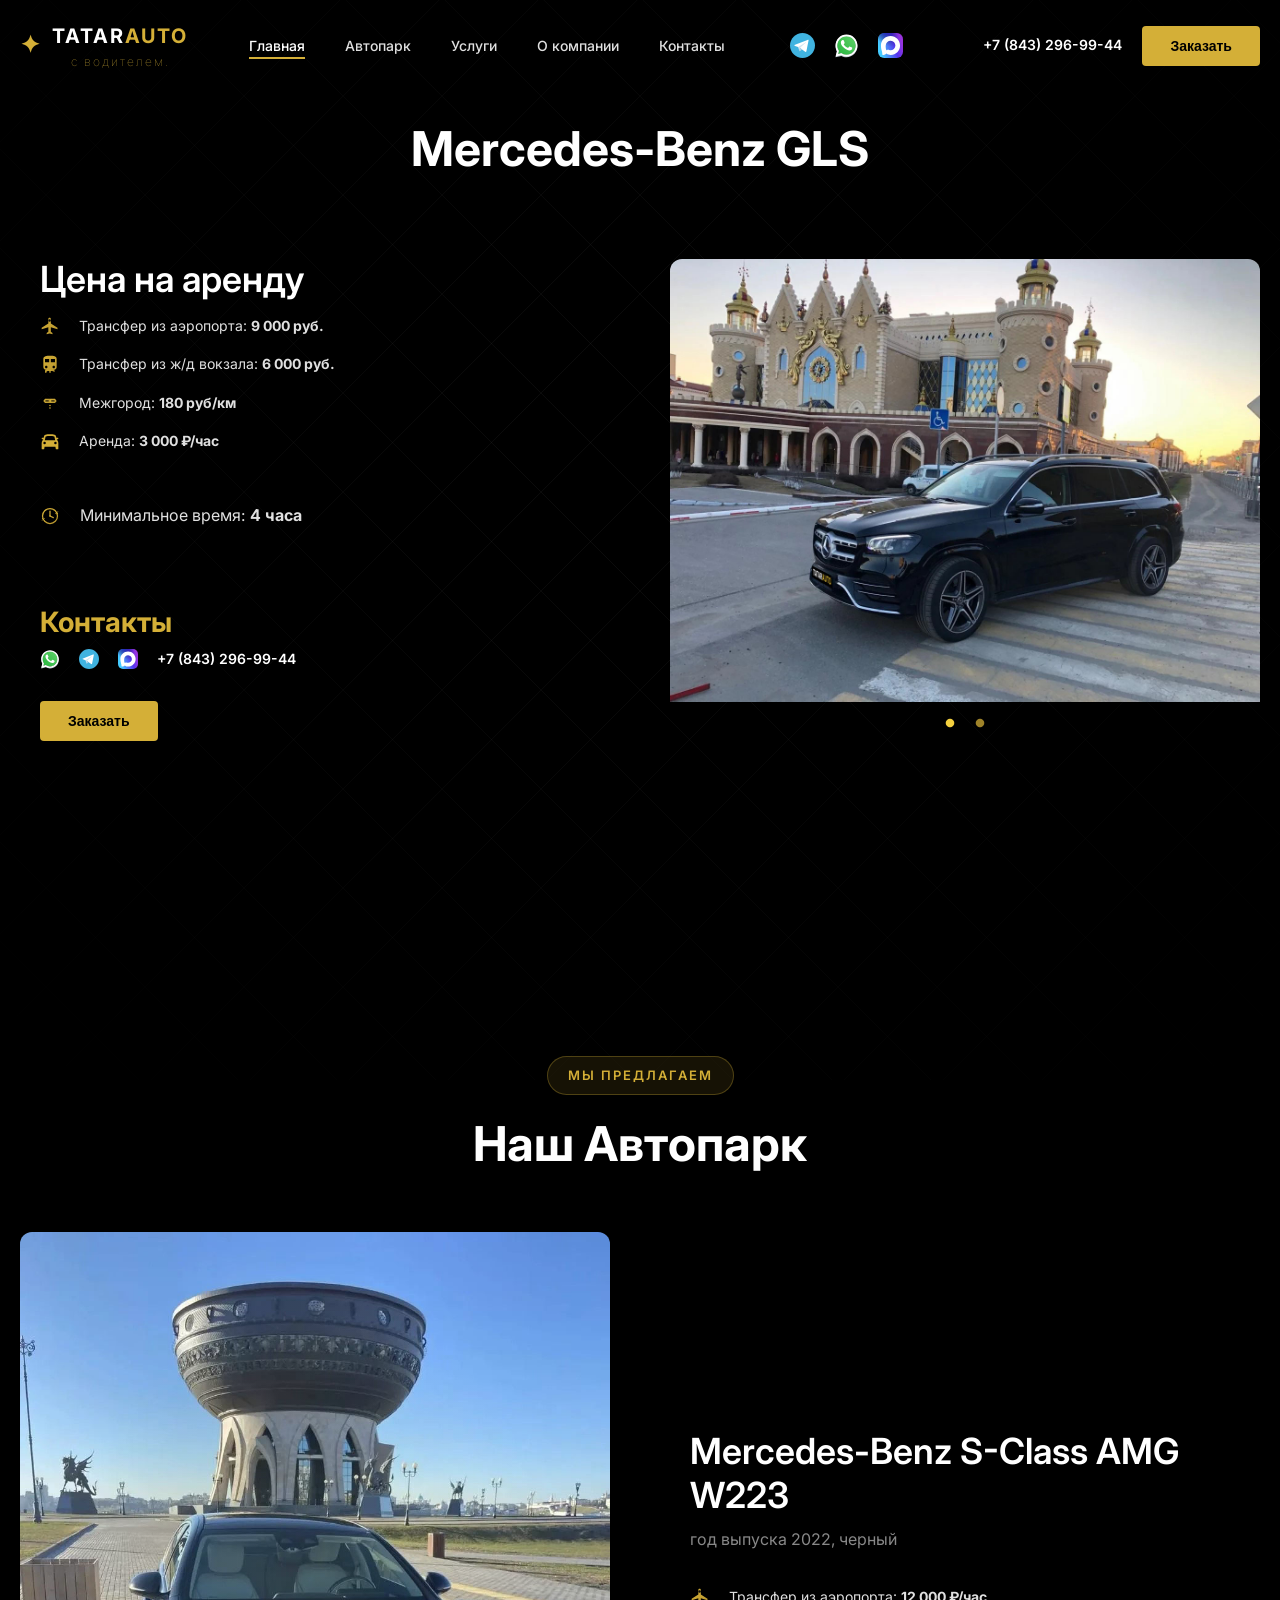
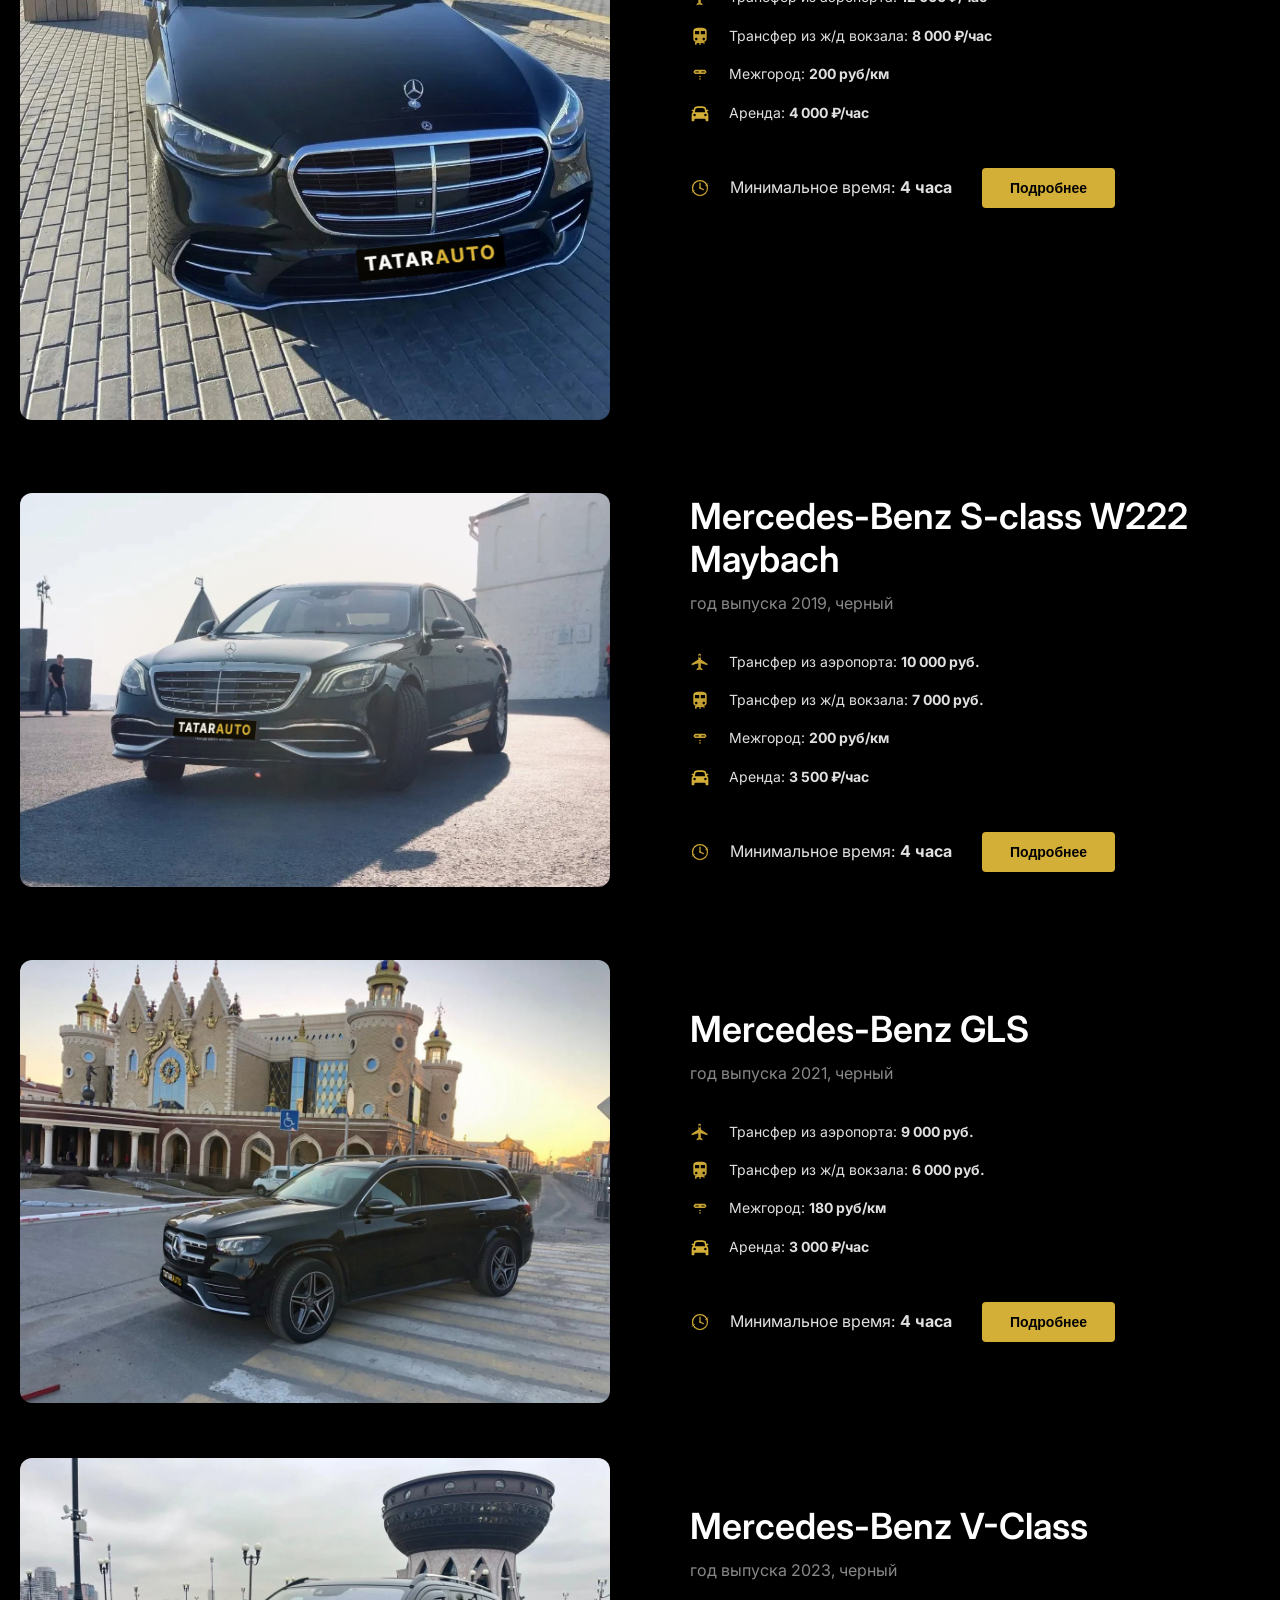
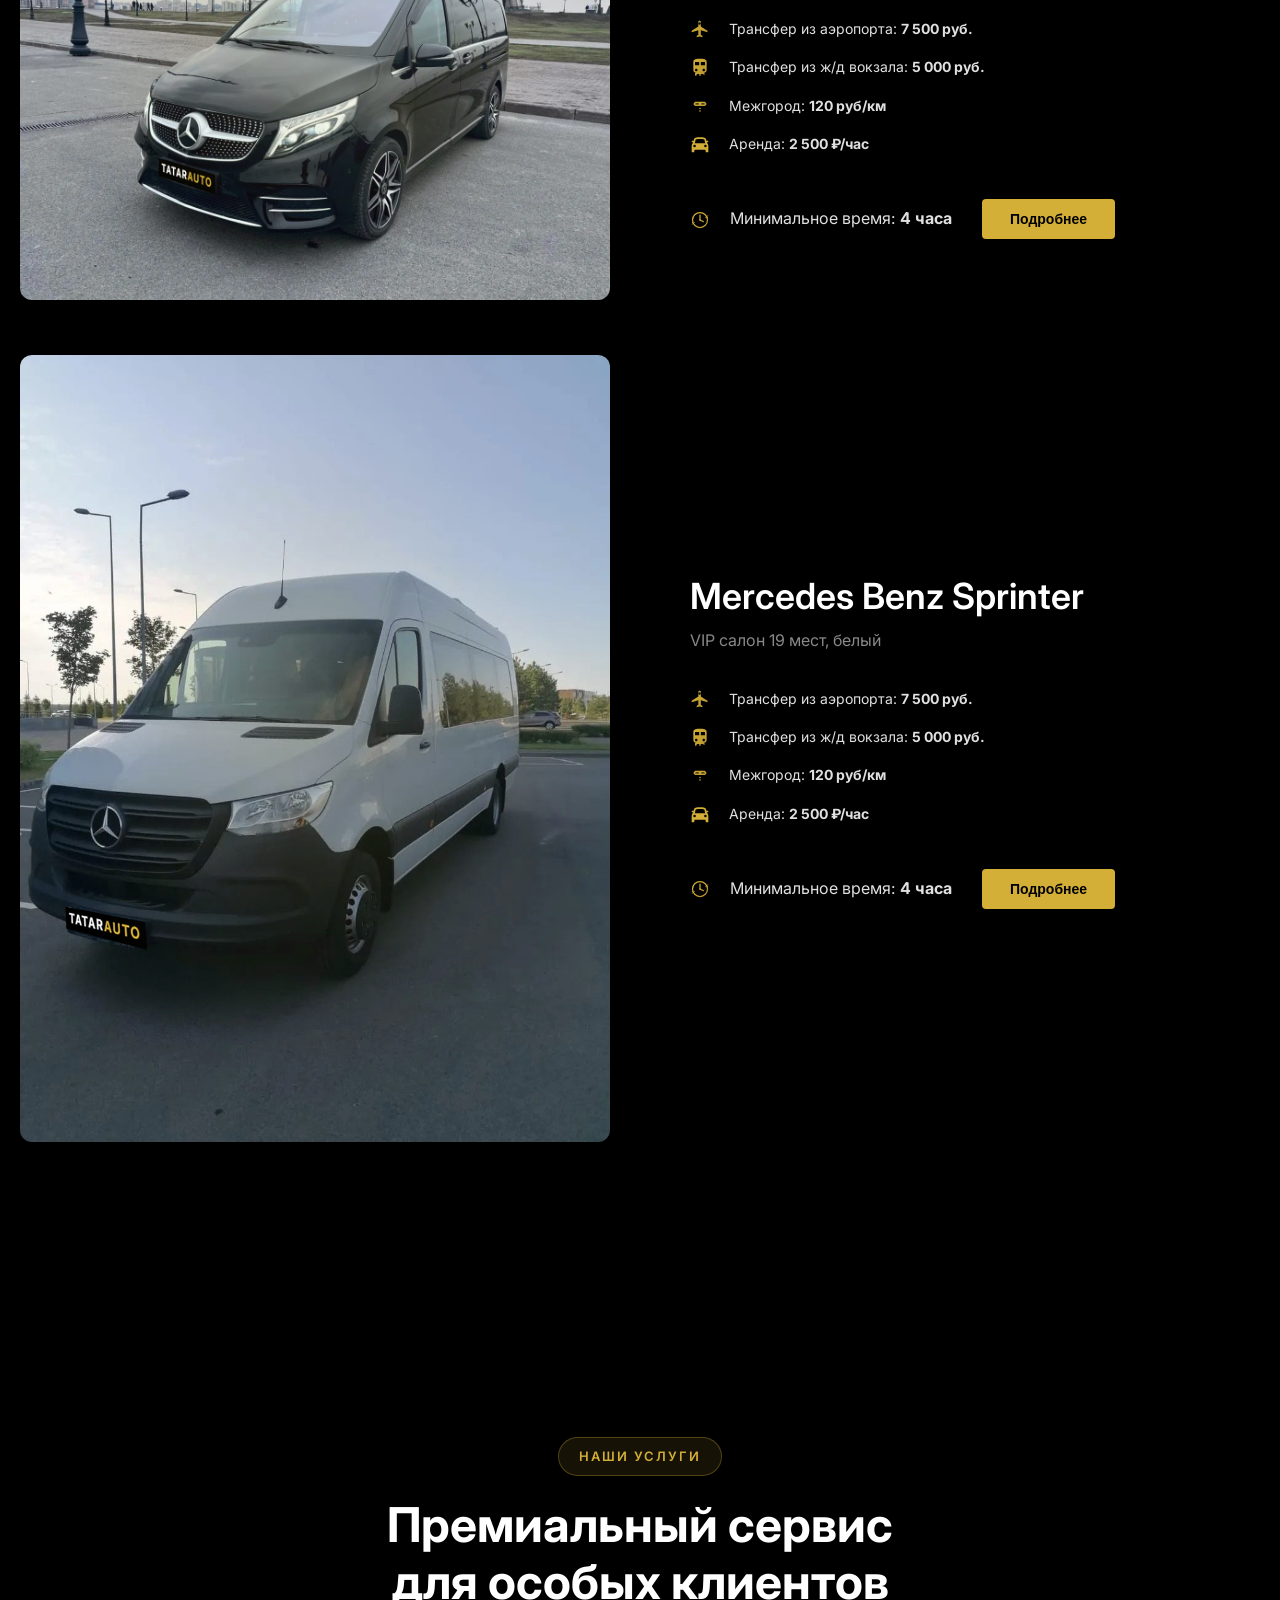
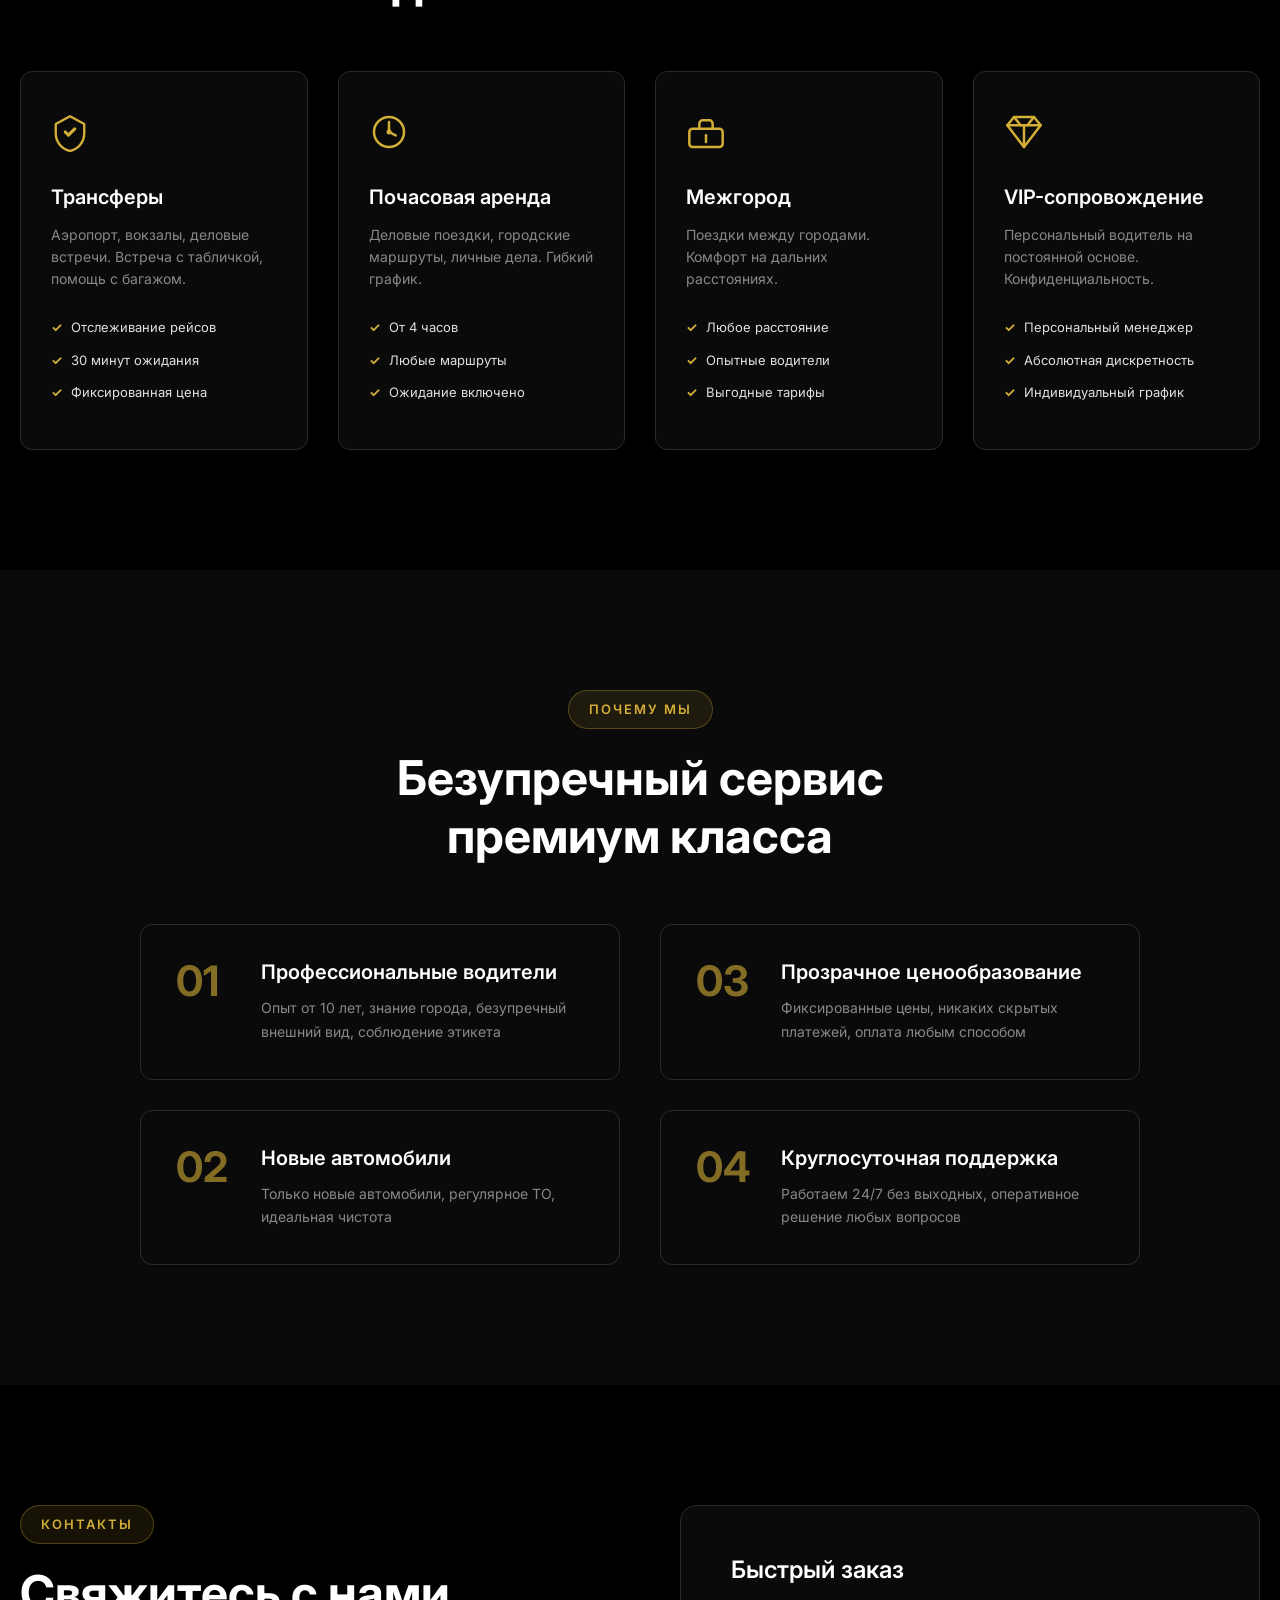
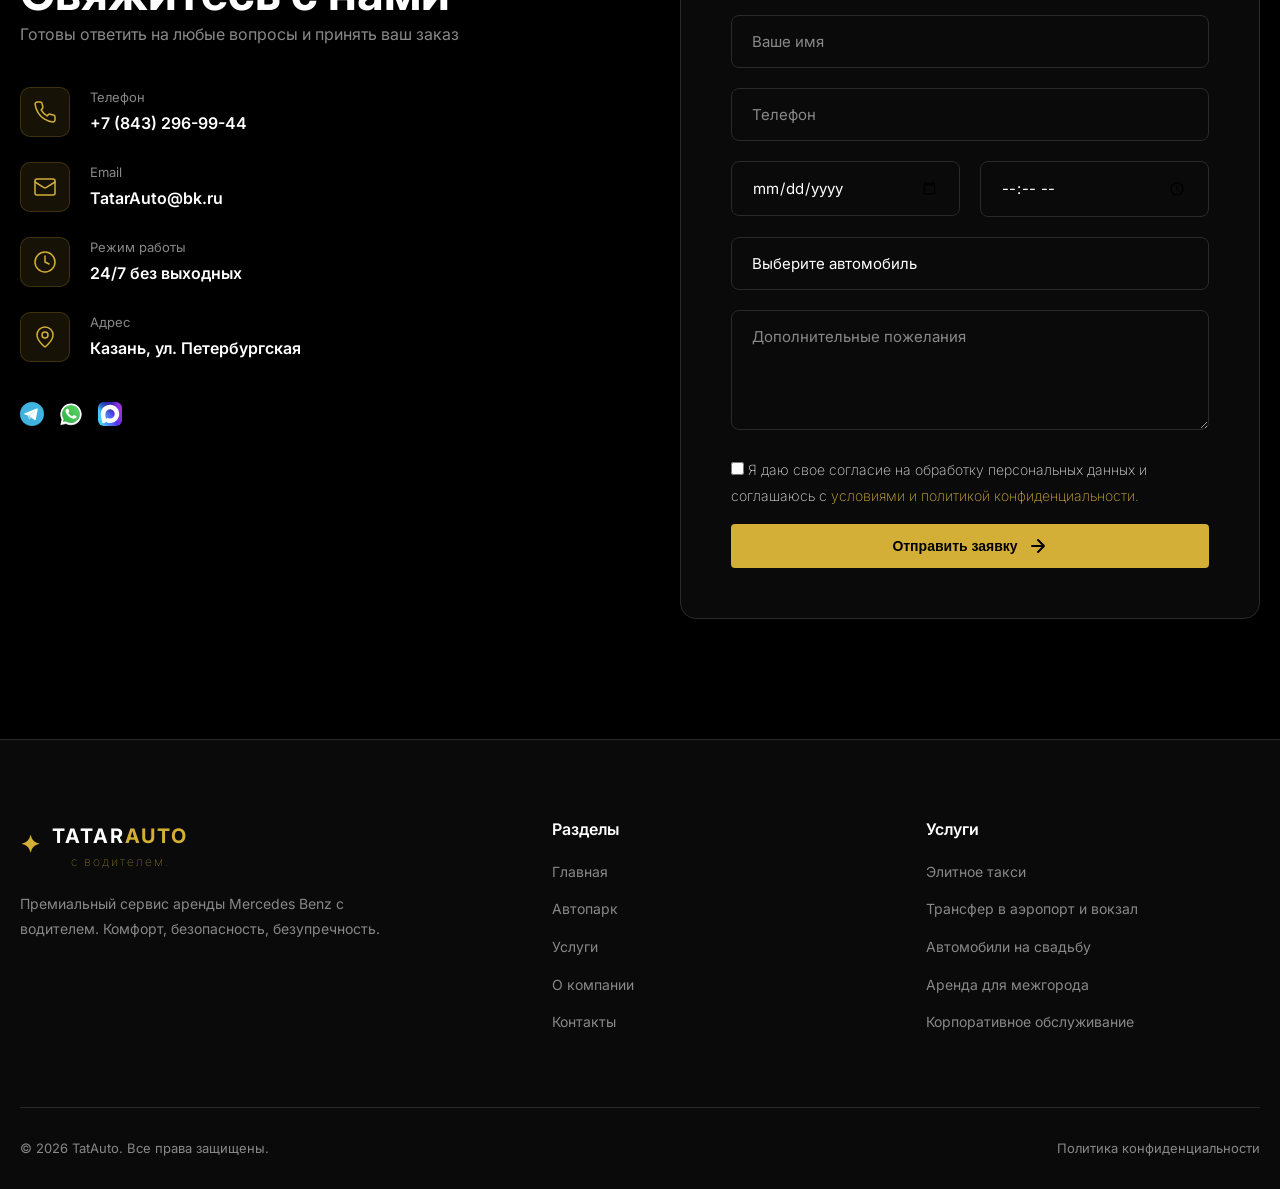
==== gls.html @ 7e0f1922 "gls maybach" ====
<!DOCTYPE html>
<html lang="ru">

<head>
    <meta charset="UTF-8">
    <meta name="viewport" content="width=device-width, initial-scale=1.0">
    <title>Аренда Mercedes-Benz GLS с водителем в Казани и за пределами города | TatarAuto с водителем</title>
    <link rel="stylesheet" href="style.css?v=0.6">
    <link rel="icon" href="favicon.svg" type="image/svg+xml">
    <link rel="preconnect" href="https://fonts.googleapis.com">
    <link href="https://fonts.googleapis.com/css2?family=Inter:wght@300;400;500;600;700&display=swap" rel="stylesheet">
</head>

<body>
    <div class="bg-pattern"></div>
    <!-- Preloader -->
    <div class="preloader">
        <div class="preloader-logo">
            <svg class="mercedes-logo" viewBox="0 0 100 100">
                <circle cx="50" cy="50" r="48" fill="none" stroke="#D4AF37" stroke-width="1" />
                <path d="M50 15 L50 85 M15 50 L85 50 M25 25 L75 75 M25 75 L75 25" stroke="#D4AF37" stroke-width="2" />
            </svg>
            <div class="preloader-text">TatarAuto</div>
        </div>
    </div>

    <!-- Navigation -->
    <nav class="navbar">
        <div class="container">
            <div class="nav-wrapper">
                <a href="/" class="logo">
                    <span class="logo-icon">✦</span>
                    <span class="logo-text">TATAR<span class="accent">AUTO</span>
                        <span class="logo-text2">с водителем.</span>
                </a>
                <ul class="nav-menu">
                    <li><a href="#home" class="nav-link active">Главная</a></li>
                    <li><a href="#fleet" class="nav-link">Автопарк</a></li>
                    <li><a href="#about" class="nav-link">Услуги</a></li>
                    <li><a href="#advantages" class="nav-link">О компании</a></li>
                    <li><a href="#contact" class="nav-link">Контакты</a></li>
                </ul>
                <div class="header-socials">
                    <!-- Telegram -->
                    <a href="https://t.me/+79872050403" aria-label="Telegram">
                        <img src="image/tg.svg">
                    </a>
                    <!-- WhatsApp -->
                    <a href="https://wa.me/79872050403" aria-label="WhatsApp">
                        <img src="image/wa.svg">
                    </a>
                    <!-- Макс -->
                    <a href="https://max.ru/u/f9LHodD0cOI9r-7Fd5RwrSNzGCXtwhL1mIITdt8Pv_jcfv4HCKtzgHrtu4E" aria-label="Макс">
                        <img src="image/max.svg">
                    </a>
                </div>
                <div class="nav-cta">
                    <a href="tel:+78432969944" class="phone-link">+7 (843) 296-99-44</a>
                    <button class="btn-book modal-trigger">Заказать</button>
                </div>
                <div class="hamburger">
                    <span></span>
                    <span></span>
                    <span></span>
                </div>
            </div>
        </div>
    </nav>
    <!-- Mobile Menu Overlay -->
    <div class="mobile-overlay" id="mobileOverlay"></div>

    <!-- Mobile Menu -->
    <div class="mobile-menu" id="mobileMenu">
        <div class="mobile-header">
            <a href="/" class="logo">
                <span class="logo-icon">✦</span>
                <span class="logo-text">TATAR<span class="accent">AUTO</span>
                    <span class="logo-text2">с водителем.</span>
            </a>
            <button class="mobile-close" aria-label="Закрыть меню">&times;</button>
        </div>

        <ul class="mobile-nav">
            <li><a href="#home" class="nav-link active">Главная</a></li>
            <li><a href="#fleet" class="nav-link">Автопарк</a></li>
            <li><a href="#about" class="nav-link">Услуги</a></li>
            <li><a href="#advantages" class="nav-link">Преимущества</a></li>
            <li><a href="#contact" class="nav-link">Контакты</a></li>
        </ul>

        <div class="mobile-footer">
            <a href="tel:+78432969944" class="phone-link">+7 (843) 296-99-44</a>
            <button class="btn-primary modal-trigger" style="width:100%; justify-content:center;">Заказать авто</button>
        </div>
    </div>

    <section id="home" class="fleet section-padding">
        <div class="container">
            <div class="section-header">
                <h2 class="section-title">Mercedes-Benz GLS</h2>
            </div>
            <div class="fleet-content">
                <div class="fleet-item active" id="s-class">
                    <div class="fleet-info">
                        <h3 class="fleet-title">Цена на аренду</h3>
                        <ul class="fleet-features">
                            <li>
                                <img src="image/aero.svg">
                                Трансфер из аэропорта: <b>9 000 руб.</b>
                            </li>
                            <li>
                                <img src="image/zhd.svg">
                                Трансфер из ж/д вокзала: <b>6 000 руб.</b>
                            </li>
                            <li>
                                <img src="image/mezh.svg">
                                Межгород: <b>180 руб/км</b>
                            </li>
                            <li>
                                <img src="image/auto.svg">
                                Аренда: <b>3 000 ₽/час</b>
                            </li>
                        </ul>
                        <div class="fleet-price">
                            <div class="price-block">
                                <span class="price-value"><img src="image/time.svg"></span>
                                <span class="price-label">Минимальное время: </span>
                                <span class="price-currency"><b>4 часа</b></span>
                            </div>
                        </div>
                        <div class="contact-block">
                            <span class="contact-block-value">Контакты</span>
                            <ul class="fleet-features">
                                <li>
                                    <a href="https://wa.me/79872050403" aria-label="WhatsApp">
                                        <img src="image/wa.svg">
                                    </a>
                                    <a href="https://t.me/+79872050403" aria-label="Telegram">
                                        <img src="image/tg.svg">
                                    </a>
                                    <a href="https://max.ru/u/f9LHodD0cOI9r-7Fd5RwrSNzGCXtwhL1mIITdt8Pv_jcfv4HCKtzgHrtu4E" aria-label="Макс">
                                        <img src="image/max.svg">
                                    </a>
                                    <a href="tel:+78432969944" class="phone-link">+7 (843) 296-99-44</a>
                                </li>
                            </ul>
                            <span class="contact-label">

                            </span>
                            <button class="btn-primary modal-trigger">Заказать</button>
                        </div>
                    </div>
                    <div class="fleet-image-wrapper">
                        <div class="fleet-glow"></div>
                        <div class="slideshow">
                            <img src="image/GLS/GLS-1.jpg" alt="Mercedes Benz GLS год выпуска 2021 год, цвет черный">
                            <img src="image/GLS/GLS-2.jpg" alt="Mercedes Benz GLS год выпуска 2021 год, цвет черный">
                        </div>
                    </div>
                </div>
                <!--div class="text-item">
                    <h3 class="text-title text-center">Seo title</h3>
                    <p>Seo text</p>
                </div-->
            </div>
        </div>
    </section>

    <!-- Fleet Section -->
    <section id="fleet" class="fleet section-padding">
        <div class="container">
            <div class="section-header">
                <div class="section-badge">Мы предлагаем</div>
                <h2 class="section-title">Наш Автопарк</h2>
            </div>
            <div class="fleet-content">
                <div class="fleet-item active" id="s-class">
                    <div class="fleet-image-wrapper">
                        <div class="fleet-glow"></div>
                        <img src="image/W223/W223-1.jpg" alt="S-Class">
                    </div>
                    <div class="fleet-info">
                        <h3 class="fleet-title"><a href="w223.html">Mercedes-Benz S-Class AMG W223</a></h3>
                        <p class="fleet-subtitle">год выпуска 2022, черный</p>
                        <ul class="fleet-features">
                            <li>
                                <img src="image/aero.svg">
                                Трансфер из аэропорта: <b>12 000 ₽/час</b>
                            </li>
                            <li>
                                <img src="image/zhd.svg">
                                Трансфер из ж/д вокзала: <b>8 000 ₽/час</b>
                            </li>
                            <li>
                                <img src="image/mezh.svg">
                                Межгород: <b>200 руб/км</b>
                            </li>
                            <li>
                                <img src="image/auto.svg">
                                Аренда: <b>4 000 ₽/час</b>
                            </li>
                        </ul>
                        <div class="fleet-price">
                            <div class="price-block">
                                <div class="price-value"><img src="image/time.svg"></div>
                                <span class="price-label">Минимальное время: </span>
                                <span class="price-currency"><b>4 часа</b></span>
                            </div>
                            <a href="w223.html"><button class="btn-primary">Подробнее</button></a>
                        </div>
                    </div>
                </div>
                <div class="fleet-item" id="maybach">
                    <div class="fleet-image-wrapper">
                        <div class="fleet-glow"></div>
                        <img src="image/Maybach/Maybach-1.jpg" alt="Mercedes-Benz S-class W222 Maybach">
                    </div>
                    <div class="fleet-info">
                        <h3 class="fleet-title"><a href="maybach.html">Mercedes-Benz S-class W222 Maybach</a></h3>
                        <p class="fleet-subtitle">год выпуска 2019, черный</p>
                        <ul class="fleet-features">
                            <li>
                                <img src="image/aero.svg">
                                Трансфер из аэропорта: <b>10 000 руб.</b>
                            </li>
                            <li>
                                <img src="image/zhd.svg">
                                Трансфер из ж/д вокзала: <b>7 000 руб.</b>
                            </li>
                            <li>
                                <img src="image/mezh.svg">
                                Межгород: <b>200 руб/км</b>
                            </li>
                            <li>
                                <img src="image/auto.svg">
                                Аренда: <b>3 500 ₽/час</b>
                            </li>
                        </ul>
                        <div class="fleet-price">
                            <div class="price-block">
                                <div class="price-value"><img src="image/time.svg"></div>
                                <span class="price-label">Минимальное время: </span>
                                <span class="price-currency"><b>4 часа</b></span>
                            </div>
                            <a href="maybach.html"><button class="btn-primary">Подробнее</button></a>
                        </div>
                    </div>
                </div>
                <div class="fleet-item" id="gls">
                    <div class="fleet-image-wrapper">
                        <div class="fleet-glow"></div>
                        <img src="image/GLS/GLS-1.jpg" alt="S-Class">
                    </div>
                    <div class="fleet-info">
                        <h3 class="fleet-title"><a href="gls.html">Mercedes-Benz GLS</a></h3>
                        <p class="fleet-subtitle">год выпуска 2021, черный</p>
                        <ul class="fleet-features">
                            <li>
                                <img src="image/aero.svg">
                                Трансфер из аэропорта: <b>9 000 руб.</b>
                            </li>
                            <li>
                                <img src="image/zhd.svg">
                                Трансфер из ж/д вокзала: <b>6 000 руб.</b>
                            </li>
                            <li>
                                <img src="image/mezh.svg">
                                Межгород: <b>180 руб/км</b>
                            </li>
                            <li>
                                <img src="image/auto.svg">
                                Аренда: <b>3 000 ₽/час</b>
                            </li>
                        </ul>
                        <div class="fleet-price">
                            <div class="price-block">
                                <div class="price-value"><img src="image/time.svg"></div>
                                <span class="price-label">Минимальное время: </span>
                                <span class="price-currency"><b>4 часа</b></span>
                            </div>
                            <a href="gls.html"><button class="btn-primary">Подробнее</button></a>
                        </div>
                    </div>
                </div>
                <div class="fleet-item" id="v-class">
                    <div class="fleet-image-wrapper">
                        <div class="fleet-glow"></div>
                        <img src="image/V/V-1.jpg" alt="S-Class">
                    </div>
                    <div class="fleet-info">
                        <h3 class="fleet-title"><a href="v.html">Mercedes-Benz V-Class</a></h3>
                        <p class="fleet-subtitle">год выпуска 2023, черный</p>
                        <ul class="fleet-features">
                            <li>
                                <img src="image/aero.svg">
                                Трансфер из аэропорта: <b>7 500 руб.</b>
                            </li>
                            <li>
                                <img src="image/zhd.svg">
                                Трансфер из ж/д вокзала: <b>5 000 руб.</b>
                            </li>
                            <li>
                                <img src="image/mezh.svg">
                                Межгород: <b>120 руб/км</b>
                            <li>
                                <img src="image/auto.svg">
                                Аренда: <b>2 500 ₽/час</b>
                            </li>
                        </ul>
                        <div class="fleet-price">
                            <div class="price-block">
                                <div class="price-value"><img src="image/time.svg"></div>
                                <span class="price-label">Минимальное время: </span>
                                <span class="price-currency"><b>4 часа</b></span>
                            </div>
                            <a href="v.html"><button class="btn-primary">Подробнее</button></a>
                        </div>
                    </div>
                </div>
                <div class="fleet-item" id="sprinter">
                    <div class="fleet-image-wrapper">
                        <div class="fleet-glow"></div>
                        <img src="image/Sprinter/Sprinter-1.jpg" alt="Mercedes Benz Sprinter">
                    </div>
                    <div class="fleet-info">
                        <h3 class="fleet-title"><a href="sprinter.html">Mercedes Benz Sprinter</a></h3>
                        <p class="fleet-subtitle">VIP салон 19 мест, белый</p>
                        <ul class="fleet-features">
                            <li>
                                <img src="image/aero.svg">
                                Трансфер из аэропорта: <b>7 500 руб.</b>
                            </li>
                            <li>
                                <img src="image/zhd.svg">
                                Трансфер из ж/д вокзала: <b>5 000 руб.</b>
                            </li>
                            <li>
                                <img src="image/mezh.svg">
                                Межгород: <b>120 руб/км</b>
                            </li>
                            <li>
                                <img src="image/auto.svg">
                                Аренда: <b>2 500 ₽/час</b>
                            </li>
                        </ul>
                        <div class="fleet-price">
                            <div class="price-block">
                                <div class="price-value"><img src="image/time.svg"></div>
                                <span class="price-label">Минимальное время: </span>
                                <span class="price-currency"><b>4 часа</b></span>
                            </div>
                            <a href="sprinter.html"><button class="btn-primary">Подробнее</button></a>
                        </div>
                    </div>
                </div>
            </div>
        </div>
    </section>

    <!-- About Section -->
    <section id="about" class="about section-padding">
        <div class="container">
            <div class="section-header">
                <div class="section-badge">Наши услуги</div>
                <h2 class="section-title">Премиальный сервис<br>для особых клиентов</h2>
            </div>
            <div class="services-grid">
                <div class="service-card reveal">
                    <div class="service-icon">
                        <svg xmlns="http://www.w3.org/2000/svg" width="38" height="40" viewBox="0 0 24 24" fill="none" stroke="#D4AF37" stroke-width="1.5" stroke-linecap="round" stroke-linejoin="round">
                            <path d="M12 2L3 7v6c0 5.25 3.75 9.75 9 11 5.25-1.25 9-5.75 9-11V7l-9-5z"></path>
                            <path d="M9 12l2 2 4-4" stroke-width="2"></path>
                        </svg>
                    </div>
                    <h3 class="service-title">Трансферы</h3>
                    <p class="service-desc">Аэропорт, вокзалы, деловые встречи. Встреча с табличкой, помощь с багажом.</p>
                    <ul class="service-features">
                        <li>Отслеживание рейсов</li>
                        <li>30 минут ожидания</li>
                        <li>Фиксированная цена</li>
                    </ul>
                </div>
                <div class="service-card reveal">
                    <div class="service-icon">
                        <svg xmlns="http://www.w3.org/2000/svg" width="40" height="40" viewBox="0 0 24 24" fill="none" stroke="#D4AF37" stroke-width="1.5" stroke-linecap="round" stroke-linejoin="round">
                            <circle cx="12" cy="12" r="9"></circle>
                            <polyline points="12 6 12 12 16 14"></polyline>
                            <circle cx="12" cy="12" r="1.5" fill="#D4AF37" stroke="none"></circle>
                        </svg>
                    </div>
                    <h3 class="service-title">Почасовая аренда</h3>
                    <p class="service-desc">Деловые поездки, городские маршруты, личные дела. Гибкий график.</p>
                    <ul class="service-features">
                        <li>От 4 часов</li>
                        <li>Любые маршруты</li>
                        <li>Ожидание включено</li>
                    </ul>
                </div>
                <div class="service-card reveal">
                    <div class="service-icon">
                        <svg xmlns="http://www.w3.org/2000/svg" width="40" height="40" viewBox="0 0 24 24" fill="none" stroke="#D4AF37" stroke-width="1.5" stroke-linecap="round" stroke-linejoin="round">
                            <rect x="2" y="10" width="20" height="11" rx="2"></rect>
                            <path d="M8 10V7a2 2 0 0 1 2-2h4a2 2 0 0 1 2 2v3"></path>
                            <line x1="12" y1="14" x2="12" y2="18"></line>
                        </svg>
                    </div>
                    <h3 class="service-title">Межгород</h3>
                    <p class="service-desc">Поездки между городами. Комфорт на дальних расстояниях.</p>
                    <ul class="service-features">
                        <li>Любое расстояние</li>
                        <li>Опытные водители</li>
                        <li>Выгодные тарифы</li>
                    </ul>
                </div>
                <div class="service-card reveal">
                    <div class="service-icon">
                        <svg xmlns="http://www.w3.org/2000/svg" width="40" height="40" viewBox="0 0 24 24" fill="none" stroke="#D4AF37" stroke-width="1.5" stroke-linecap="round" stroke-linejoin="round">
                            <path d="M6 3h12l4 5-10 13L2 8l4-5z"></path>
                            <line x1="2" y1="8" x2="22" y2="8"></line>
                            <line x1="12" y1="21" x2="12" y2="8"></line>
                            <line x1="6" y1="3" x2="10" y2="8"></line>
                            <line x1="18" y1="3" x2="14" y2="8"></line>
                        </svg>
                    </div>
                    <h3 class="service-title">VIP-сопровождение</h3>
                    <p class="service-desc">Персональный водитель на постоянной основе. Конфиденциальность.</p>
                    <ul class="service-features">
                        <li>Персональный менеджер</li>
                        <li>Абсолютная дискретность</li>
                        <li>Индивидуальный график</li>
                    </ul>
                </div>
            </div>
        </div>
    </section>

    <!-- Advantages Section -->
    <section id="advantages" class="advantages section-padding">
        <div class="container">
            <div class="section-header">
                <div class="section-badge">Почему мы</div>
                <h2 class="section-title">Безупречный сервис<br>премиум класса</h2>
            </div>
            <div class="advantages-grid">
                <div class="advantages-column">
                    <div class="advantage-item reveal">
                        <div class="advantage-number">01</div>
                        <div class="advantage-text">
                            <h4>Профессиональные водители</h4>
                            <p>Опыт от 10 лет, знание города, безупречный внешний вид, соблюдение этикета</p>
                        </div>
                    </div>
                    <div class="advantage-item reveal">
                        <div class="advantage-number">02</div>
                        <div class="advantage-text">
                            <h4>Новые автомобили</h4>
                            <p>Только новые автомобили, регулярное ТО, идеальная чистота</p>
                        </div>
                    </div>
                </div>
                <div class="advantages-column">
                    <div class="advantage-item reveal">
                        <div class="advantage-number">03</div>
                        <div class="advantage-text">
                            <h4>Прозрачное ценообразование</h4>
                            <p>Фиксированные цены, никаких скрытых платежей, оплата любым способом</p>
                        </div>
                    </div>
                    <div class="advantage-item reveal">
                        <div class="advantage-number">04</div>
                        <div class="advantage-text">
                            <h4>Круглосуточная поддержка</h4>
                            <p>Работаем 24/7 без выходных, оперативное решение любых вопросов</p>
                        </div>
                    </div>
                </div>
            </div>
        </div>
    </section>

    <!-- Contact Section -->
    <section id="contact" class="contact section-padding">
        <div class="container">
            <div class="contact-wrapper">
                <div class="contact-info">
                    <div class="section-badge">Контакты</div>
                    <h2 class="section-title">Свяжитесь с нами</h2>
                    <p class="contact-desc">Готовы ответить на любые вопросы и принять ваш заказ</p>

                    <div class="contact-items">
                        <div class="contact-item">
                            <div class="contact-icon">
                                <!-- Phone -->
                                <svg viewBox="0 0 24 24" fill="none" stroke="currentColor" stroke-width="1.5" stroke-linecap="round" stroke-linejoin="round">
                                    <path d="M22 16.92v3a2 2 0 0 1-2.18 2 19.79 19.79 0 0 1-8.63-3.07 19.5 19.5 0 0 1-6-6 19.79 19.79 0 0 1-3.07-8.67A2 2 0 0 1 4.11 2h3a2 2 0 0 1 2 1.72 12.84 12.84 0 0 0 .7 2.81 2 2 0 0 1-.45 2.11L8.09 9.91a16 16 0 0 0 6 6l1.27-1.27a2 2 0 0 1 2.11-.45 12.84 12.84 0 0 0 2.81.7A2 2 0 0 1 22 16.92z" />
                                </svg>
                            </div>
                            <div class="contact-details">
                                <span class="contact-label">Телефон</span>
                                <a href="tel:+78432969944" class="contact-value">+7 (843) 296-99-44</a>
                            </div>
                        </div>

                        <div class="contact-item">
                            <div class="contact-icon">
                                <!-- Email -->
                                <svg viewBox="0 0 24 24" fill="none" stroke="currentColor" stroke-width="1.5" stroke-linecap="round" stroke-linejoin="round">
                                    <rect x="2" y="4" width="20" height="16" rx="2" />
                                    <path d="m22 7-8.97 5.7a1.94 1.94 0 0 1-2.06 0L2 7" />
                                </svg>
                            </div>
                            <div class="contact-details">
                                <span class="contact-label">Email</span>
                                <a href="mailto:TatarAuto@bk.ru" class="contact-value">TatarAuto@bk.ru</a>
                            </div>
                        </div>

                        <div class="contact-item">
                            <div class="contact-icon">
                                <!-- Clock -->
                                <svg viewBox="0 0 24 24" fill="none" stroke="currentColor" stroke-width="1.5" stroke-linecap="round" stroke-linejoin="round">
                                    <circle cx="12" cy="12" r="10" />
                                    <polyline points="12 6 12 12 16 14" />
                                </svg>
                            </div>
                            <div class="contact-details">
                                <span class="contact-label">Режим работы</span>
                                <span class="contact-value">24/7 без выходных</span>
                            </div>
                        </div>

                        <div class="contact-item">
                            <div class="contact-icon">
                                <!-- Map Pin -->
                                <svg viewBox="0 0 24 24" fill="none" stroke="currentColor" stroke-width="1.5" stroke-linecap="round" stroke-linejoin="round">
                                    <path d="M20 10c0 6-8 12-8 12s-8-6-8-12a8 8 0 0 1 16 0Z" />
                                    <circle cx="12" cy="10" r="3" />
                                </svg>
                            </div>
                            <div class="contact-details">
                                <span class="contact-label">Адрес</span>
                                <span class="contact-value">Казань, ул. Петербургская</span>
                            </div>
                        </div>
                    </div>
                    <div class="social-links">
                        <!-- Telegram -->
                        <a href="https://t.me/+79872050403" aria-label="Telegram">
                            <img src="image/tg.svg">
                        </a>
                        <!-- WhatsApp -->
                        <a href="https://wa.me/79872050403" aria-label="WhatsApp">
                            <img src="image/wa.svg">
                        </a>
                        <!-- Макс -->
                        <a href="https://max.ru/u/f9LHodD0cOI9r-7Fd5RwrSNzGCXtwhL1mIITdt8Pv_jcfv4HCKtzgHrtu4E" aria-label="Макс">
                            <img src="image/max.svg">
                        </a>
                    </div>
                </div>

                <div class="contact-form-wrapper">
                    <form class="contact-form" id="bookingForm">
                        <h3 class="form-title">Быстрый заказ</h3>
                        <div class="form-group">
                            <input type="text" class="form-input" name="name" placeholder="Ваше имя" required>
                        </div>
                        <div class="form-group">
                            <input type="tel" class="form-input" name="phone" placeholder="Телефон" required>
                        </div>
                        <div class="form-row">
                            <div class="form-group">
                                <input type="date" name="date" class="form-input" required>
                            </div>
                            <div class="form-group">
                                <input type="time" name="time" class="form-input" required>
                            </div>
                        </div>
                        <div class="form-group">
                            <select name="car" class="form-input" required>
                                <option value="">Выберите автомобиль</option>
                                <option value="W223">S-class AMG W223</option>
                                <option value="Maybach">S-class W222 Maybach</option>
                                <option value="GLS">GLS</option>
                                <option value="W222">S-class AMG W222</option>
                                <option value="V-Class">V-Class</option>
                                <option value="Sprinter">Sprinter</option>
                            </select>
                        </div>
                        <div class="form-group">
                            <textarea name="message" class="form-input" rows="4" placeholder="Дополнительные пожелания"></textarea>
                        </div>
                        <label class="form-label">
                            <input type="checkbox" class="checkbox-input" required>
                            <span>Я даю свое согласие на обработку персональных данных и соглашаюсь с
                                <a href="/privacy-policy.html" target="_blank">условиями и политикой конфиденциальности.</a>
                            </span>
                        </label>
                        <button type="submit" class="btn-primary btn-full">
                            <span>Отправить заявку</span>
                            <svg width="20" height="20" viewBox="0 0 20 20" fill="none">
                                <path d="M4 10H16M16 10L10 4M16 10L10 16" stroke="currentColor" stroke-width="2" stroke-linecap="round" stroke-linejoin="round" />
                            </svg>
                        </button>
                    </form>
                </div>
            </div>
        </div>
    </section>

    <!-- Footer -->
    <footer class="footer">
        <div class="container">
            <div class="footer-wrapper">
                <div class="footer-brand">
                    <a href="#" class="logo">
                        <span class="logo-icon">✦</span>
                        <span class="logo-text">TATAR<span class="accent">AUTO</span>
                            <span class="logo-text2">с водителем.</span>
                    </a>
                    <p class="footer-desc">Премиальный сервис аренды Mercedes Benz с водителем. Комфорт, безопасность, безупречность.</p>
                </div>
                <div class="footer-links">
                    <div class="footer-column">
                        <h4>Разделы</h4>
                        <ul>
                            <li><a href="#home">Главная</a></li>
                            <li><a href="#fleet">Автопарк</a></li>
                            <li><a href="#about">Услуги</a></li>
                            <li><a href="#advantages">О компании</a></li>
                            <li><a href="#contact">Контакты</a></li>
                        </ul>
                    </div>
                    <div class="footer-column">
                        <h4>Услуги</h4>
                        <ul>
                            <li><a href="#">Элитное такси</a></li>
                            <li><a href="#">Трансфер в аэропорт и вокзал</a></li>
                            <li><a href="#">Автомобили на свадьбу</a></li>
                            <li><a href="#">Аренда для межгорода</a></li>
                            <li><a href="#">Корпоративное обслуживание</a></li>
                        </ul>
                    </div>
                </div>
            </div>
            <div class="footer-bottom">
                <p>&copy; 2026 TatAuto. Все права защищены.</p>
                <div class="footer-legal">
                    <a href="/privacy-policy.html">Политика конфиденциальности</a>
                </div>
            </div>
        </div>
    </footer>

    <!-- Modal -->
    <div class="modal" id="bookingModal">
        <div class="modal-overlay"></div>
        <div class="modal-content">
            <button class="modal-close">&times;</button>
            <div class="modal-body">
                <form class="contact-form" id="bookingForm">
                    <h3 class="form-title">Заказать автомобиль</h3>
                    <p>Оставьте ваши контакты, и мы свяжемся с вами в ближайшее время</p>
                    <div class="form-group">
                        <input type="text" class="form-input" name="name" placeholder="Ваше имя" required>
                    </div>
                    <div class="form-group">
                        <input type="tel" class="form-input" name="phone" placeholder="Телефон" required>
                    </div>
                    <div class="form-row">
                        <div class="form-group">
                            <input type="date" name="date" class="form-input" required>
                        </div>
                        <div class="form-group">
                            <input type="time" name="time" class="form-input" required>
                        </div>
                    </div>
                    <div class="form-group">
                        <select name="car" class="form-input" required>
                            <option value="">Выберите автомобиль</option>
                            <option value="W223">S-class AMG W223</option>
                            <option value="Maybach">S-class W222 Maybach</option>
                            <option value="GLS">GLS</option>
                            <option value="W222">S-class AMG W222</option>
                            <option value="V-Class">V-Class</option>
                            <option value="Sprinter">Sprinter</option>
                        </select>
                    </div>
                    <div class="form-group">
                        <textarea name="message" class="form-input" rows="4" placeholder="Дополнительные пожелания"></textarea>
                    </div>
                    <label class="form-label">
                        <input type="checkbox" class="checkbox-input" required>
                        <span>Я даю свое согласие на обработку персональных данных и соглашаюсь с
                            <a href="/privacy-policy.html" target="_blank">условиями и политикой конфиденциальности.</a>
                        </span>
                    </label>
                    <button type="submit" class="btn-primary btn-full">
                        <span>Отправить заявку</span>
                        <svg width="20" height="20" viewBox="0 0 20 20" fill="none">
                            <path d="M4 10H16M16 10L10 4M16 10L10 16" stroke="currentColor" stroke-width="2" stroke-linecap="round" stroke-linejoin="round" />
                        </svg>
                    </button>
                </form>
            </div>
        </div>
    </div>

    <script src="https://code.jquery.com/jquery-3.7.1.min.js"></script>
    <script src="script.js?v=0.6"></script>
    <link rel="stylesheet" type="text/css" href="/css/slick.css" />
    <link rel="stylesheet" href="/css/slick-theme.css">
    <script src="https://cdnjs.cloudflare.com/ajax/libs/jquery/2.2.1/jquery.min.js"></script>
    <script src="/js/slick.min.js"></script>
    <script type="text/javascript">
        $(document).ready(function () {
            $(".slideshow").slick({
                infinite: true,
                speed: 300,
                fade: false,
                slidesToShow: 1,
                slidesToScroll: 1,
                swipe: true,
                draggable: true,
                arrows: false,
                dots: true,
                adaptiveHeight: true,
            });
        });
    </script>
</body>

</html>
---- style.css ----
/* ============================================
   CSS Variables & Reset
   ============================================ */
:root {
    --color-black: #000000;
    --color-dark: #0a0a0a;
    --color-gray-dark: #0a0a0a;
    --color-gray: #2a2a2a;
    --color-gray-light: #3a3a3a;
    --color-gold: #D4AF37;
    --color-gold-light: #F4D03F;
    --color-gold-dark: #B8941F;
    --color-white: #ffffff;
    --color-text: #e0e0e0;
    --color-text-muted: #888888;
    --font-primary: 'Inter', -apple-system, BlinkMacSystemFont, 'Segoe UI', sans-serif;
    --transition-fast: 0.2s ease;
    --transition-base: 0.3s ease;
    --transition-slow: 0.5s ease;
    --shadow-sm: 0 2px 8px rgba(0, 0, 0, 0.3);
    --shadow-md: 0 4px 20px rgba(0, 0, 0, 0.4);
    --shadow-lg: 0 10px 40px rgba(0, 0, 0, 0.5);
    --shadow-gold: 0 0 30px rgba(212, 175, 55, 0.3);
    --container-width: 1280px;
    --section-padding: 120px;
}

* {
    margin: 0;
    padding: 0;
    box-sizing: border-box;
}

html {
    scroll-behavior: smooth;
}

body {
    font-family: var(--font-primary);
    background-color: var(--color-black);
    color: var(--color-text);
    line-height: 1.6;
    overflow-x: hidden;
}

/* ============================================
   Typography
   ============================================ */
h1, h2, h3, h4, h5, h6 {
    font-weight: 600;
    line-height: 1.2;
    color: var(--color-white);
}

a {
    text-decoration: none;
    color: inherit;
    transition: var(--transition-fast);
}

.bg-pattern {
    position: fixed;
    top: 0; left: 0;
    width: 100%; height: 100%;
    pointer-events: none;
    z-index: -1;
    /* Перекрестные диагонали = ромбы */
    background:
        repeating-linear-gradient(45deg, transparent, transparent 49px, rgba(255,255,255,0.08) 50px),
        repeating-linear-gradient(-45deg, transparent, transparent 49px, rgba(255,255,255,0.08) 50px);
    /* Растягиваем фон, чтобы ромбы не обрезались на границах экрана */
    transform: scale(1.4);
    transform-origin: center;
    /* Плавное растворение к краям */
    mask-image: radial-gradient(circle at 50% 50%, black 10%, transparent 80%);
    -webkit-mask-image: radial-gradient(circle at 50% 50%, black 10%, transparent 80%);
}

/* ============================================
   Container & Layout
   ============================================ */
.container {
    max-width: var(--container-width);
    margin: 0 auto;
    padding: 0 20px;
}

.section-padding {
    padding: var(--section-padding) 0;
}

/* ============================================
   Preloader
   ============================================ */
/* Убираем прелоадер сразу если есть проблемы */
body.preload {
    overflow: hidden;
}

.preloader.hidden {
    opacity: 0;
    visibility: hidden;
    pointer-events: none;
}

/* Гарантируем что контент виден */
body {
    opacity: 1;
    transition: opacity 0.3s;
}

.preloader {
    position: fixed;
    top: 0;
    left: 0;
    width: 100%;
    height: 100%;
    background: var(--color-black);
    display: flex;
    align-items: center;
    justify-content: center;
    z-index: 9999;
    transition: opacity 0.5s ease, visibility 0.5s ease;
}

.preloader.hidden {
    opacity: 0;
    visibility: hidden;
}

.preloader-logo {
    text-align: center;
}

.mercedes-logo {
    width: 80px;
    height: 80px;
    animation: rotate 3s linear infinite;
}

@keyframes rotate {
    from { transform: rotate(0deg); }
    to { transform: rotate(360deg); }
}

.preloader-text {
    margin-top: 20px;
    font-size: 14px;
    letter-spacing: 4px;
    color: var(--color-gold);
    animation: pulse 1.5s ease-in-out infinite;
}

@keyframes pulse {
    0%, 100% { opacity: 1; }
    50% { opacity: 0.5; }
}

/* ============================================
   Navigation
   ============================================ */
.navbar {
    position: fixed;
    top: 0;
    left: 0;
    width: 100%;
    z-index: 1000;
    padding: 20px 0;
    transition: var(--transition-base);
}

.navbar.scrolled {
    background: rgba(10, 10, 10, 0.95);
    backdrop-filter: blur(20px);
    padding: 15px 0;
    box-shadow: var(--shadow-md);
}

.nav-wrapper {
    display: flex;
    align-items: center;
    justify-content: space-between;
}

.logo {
    display: flex;
    align-items: center;
    gap: 10px;
    font-size: 20px;
    font-weight: 700;
    color: var(--color-white);
    letter-spacing: 2px;
}

.logo .accent {
    color: var(--color-gold);
}

.logo-icon {
    color: var(--color-gold);
    font-size: 24px;
}

span.logo-text2 {
    display: block;
    color: var(--color-gold);
    font-size: 12px;
    font-weight: 100;
    text-align: center;
}

.nav-menu {
    display: flex;
    list-style: none;
    gap: 40px;
}

.nav-link {
    font-size: 14px;
    font-weight: 500;
    color: var(--color-text);
    position: relative;
    padding: 5px 0;
}

.nav-link::after {
    content: '';
    position: absolute;
    bottom: 0;
    left: 0;
    width: 0;
    height: 2px;
    background: var(--color-gold);
    transition: var(--transition-base);
}

.nav-link:hover,
.nav-link.active {
    color: var(--color-white);
}

.nav-link:hover::after,
.nav-link.active::after {
    width: 100%;
}

.nav-cta {
    display: flex;
    align-items: center;
    gap: 20px;
}

.phone-link {
    font-size: 14px;
    font-weight: 600;
    color: var(--color-white);
}

.hamburger {
    display: none;
    flex-direction: column;
    gap: 5px;
    cursor: pointer;
}

.hamburger span {
    width: 25px;
    height: 2px;
    background: var(--color-white);
    transition: var(--transition-base);
}

/* ============================================
   Buttons
   ============================================ */
.btn-primary,
.btn-secondary,
.btn-book {
    padding: 12px 28px;
    border-radius: 4px;
    font-size: 14px;
    font-weight: 600;
    cursor: pointer;
    transition: var(--transition-base);
    border: none;
    display: inline-flex;
    align-items: center;
    gap: 10px;
}

.btn-primary {
    background: var(--color-gold);
    color: var(--color-black);
}

.btn-primary:hover {
    background: var(--color-gold-light);
    transform: translateY(-2px);
    box-shadow: var(--shadow-gold);
}

.btn-secondary {
    background: transparent;
    color: var(--color-white);
    border: 2px solid var(--color-gray-light);
}

.btn-secondary:hover {
    border-color: var(--color-gold);
    color: var(--color-gold);
}

.btn-book {
    background: var(--color-gold);
    color: var(--color-black);
}

.btn-large {
    padding: 16px 36px;
    font-size: 16px;
}

.btn-full {
    width: 100%;
    justify-content: center;
}

#bookingModal { z-index: 2010; }
#mobileMenu { z-index: 2000; }
#mobileOverlay { z-index: 1990; }

/* ============================================
   Hero Section
   ============================================ */
.hero {
    min-height: 100vh;
    display: flex;
    align-items: center;
    position: relative;
    padding-top: 100px;
    overflow: hidden;
}

.hero-bg-overlay {
    position: absolute;
    top: 0;
    left: 0;
    width: 100%;
    height: 100%;
    background: radial-gradient(ellipse at 70% 50%, rgba(212, 175, 55, 0.08) 0%, transparent 50%),
                radial-gradient(ellipse at 30% 70%, rgba(212, 175, 55, 0.05) 0%, transparent 40%);
    pointer-events: none;
}

.hero .container {
    display: grid;
    grid-template-columns: 1fr 1fr;
    gap: 60px;
    align-items: center;
    position: relative;
    z-index: 1;
}

.hero-badge {
    display: inline-flex;
    align-items: center;
    gap: 10px;
    padding: 8px 20px;
    background: rgba(212, 175, 55, 0.1);
    border: 1px solid rgba(212, 175, 55, 0.3);
    border-radius: 30px;
    font-size: 13px;
    font-weight: 500;
    color: var(--color-gold);
    margin-bottom: 30px;
}

.badge-dot {
    width: 8px;
    height: 8px;
    background: var(--color-gold);
    border-radius: 50%;
    animation: blink 2s ease-in-out infinite;
}

@keyframes blink {
    0%, 100% { opacity: 1; }
    50% { opacity: 0.3; }
}

.hero-title {
    font-size: 50px;
    font-weight: 700;
    line-height: 1.1;
    margin-bottom: 20px;
    letter-spacing: -2px;
}

.title-gold {
    color: var(--color-gold);
    font-weight: 300;
}

.hero-subtitle {
    font-size: 18px;
    color: var(--color-text-muted);
    margin-bottom: 40px;
    max-width: 500px;
    line-height: 1.6;
}

.hero-cta {
    display: flex;
    gap: 20px;
    margin-bottom: 60px;
}

.hero-stats {
    display: flex;
    gap: 60px;
}

.stat-item {
    text-align: left;
}

.stat-value {
    font-size: 36px;
    font-weight: 700;
    color: var(--color-gold);
    margin-bottom: 5px;
}

.stat-label {
    font-size: 14px;
    color: var(--color-text-muted);
}

/* Hero Image */
.hero-image {
    position: relative;
}

.image-glow {
    position: absolute;
    top: 50%;
    left: 50%;
    transform: translate(-50%, -50%);
    width: 120%;
    height: 120%;
    background: radial-gradient(ellipse, rgba(212, 175, 55, 0.2) 0%, transparent 60%);
    filter: blur(60px);
    animation: glow 4s ease-in-out infinite;
}

@keyframes glow {
    0%, 100% { opacity: 0.5; transform: translate(-50%, -50%) scale(1); }
    50% { opacity: 0.8; transform: translate(-50%, -50%) scale(1.1); }
}

.car-image {
    width: 100%;
    filter: drop-shadow(0 20px 60px rgba(0, 0, 0, 0.8));
    animation: float 6s ease-in-out infinite;
}

@keyframes float {
    0%, 100% { transform: translateY(0px); }
    50% { transform: translateY(-20px); }
}

.floating-elements {
    position: absolute;
    width: 100%;
    height: 100%;
    top: 0;
    left: 0;
    pointer-events: none;
}

.float-card {
    position: absolute;
    background: rgba(26, 26, 26, 0.75);
    padding: 15px 25px;
    border-radius: 12px;
    border: 1px solid rgba(212, 175, 55, 0.2);
    display: flex;
    align-items: center;
    gap: 12px;
    box-shadow: var(--shadow-lg);
    animation: floatCard 4s ease-in-out infinite;
}

.card-1 {
    top: 10%;
    left: -10%;
    animation-delay: 0s;
}

.card-2 {
    bottom: 15%;
    right: -5%;
    animation-delay: 2s;
}

@keyframes floatCard {
    0%, 100% { transform: translateY(0px); }
    50% { transform: translateY(-10px); }
}

.card-icon {
    font-size: 24px;
}

.card-text {
    font-size: 13px;
    font-weight: 600;
    color: var(--color-white);
}

/* Scroll Indicator */
.scroll-indicator {
    position: absolute;
    bottom: 40px;
    left: 50%;
    transform: translateX(-50%);
    display: flex;
    flex-direction: column;
    align-items: center;
    gap: 10px;
    color: var(--color-text-muted);
    font-size: 12px;
    animation: bounce 2s ease-in-out infinite;
}

.mouse {
    width: 26px;
    height: 40px;
    border: 2px solid var(--color-gray-light);
    border-radius: 20px;
    position: relative;
}

.wheel {
    width: 4px;
    height: 8px;
    background: var(--color-gold);
    border-radius: 2px;
    position: absolute;
    top: 8px;
    left: 50%;
    transform: translateX(-50%);
    animation: scroll 2s ease-in-out infinite;
}

@keyframes scroll {
    0% { opacity: 1; transform: translateX(-50%) translateY(0); }
    100% { opacity: 0; transform: translateX(-50%) translateY(12px); }
}

@keyframes bounce {
    0%, 100% { transform: translateX(-50%) translateY(0); }
    50% { transform: translateX(-50%) translateY(5px); }
}

/* ============================================
   Animations
   ============================================ */
.fade-in {
    opacity: 0;
    transform: translateY(30px);
    animation: fadeIn 0.8s ease forwards;
}

.fade-in:nth-child(1) { animation-delay: 0.2s; }
.fade-in:nth-child(2) { animation-delay: 0.4s; }
.fade-in:nth-child(3) { animation-delay: 0.6s; }
.fade-in:nth-child(4) { animation-delay: 0.8s; }
.fade-in:nth-child(5) { animation-delay: 1s; }

@keyframes fadeIn {
    to {
        opacity: 1;
        transform: translateY(0);
    }
}

.fade-in-right {
    opacity: 0;
    transform: translateX(50px);
    animation: fadeInRight 1s ease 0.5s forwards;
}

@keyframes fadeInRight {
    to {
        opacity: 1;
        transform: translateX(0);
    }
}

.reveal {
    opacity: 0;
    transform: translateY(40px);
    transition: all 0.8s ease;
}

.reveal.active {
    opacity: 1;
    transform: translateY(0);
}

/* ============================================
   Section Headers
   ============================================ */
.section-header {
    text-align: center;
    margin-bottom: 60px;
}

.section-badge {
    display: inline-block;
    padding: 8px 20px;
    background: rgba(212, 175, 55, 0.1);
    border: 1px solid rgba(212, 175, 55, 0.3);
    border-radius: 30px;
    font-size: 13px;
    font-weight: 600;
    color: var(--color-gold);
    margin-bottom: 20px;
    text-transform: uppercase;
    letter-spacing: 2px;
}

.section-title {
    font-size: 48px;
    font-weight: 700;
    line-height: 1.2;
}

/* ============================================
   Services Section
   ============================================ */
.services-grid {
    display: grid;
    grid-template-columns: repeat(4, 1fr);
    gap: 30px;
}

.service-card {
    background: var(--color-gray-dark);
    padding: 40px 30px;
    border-radius: 12px;
    border: 1px solid var(--color-gray);
    transition: var(--transition-base);
    position: relative;
    overflow: hidden;
}

.service-card::before {
    content: '';
    position: absolute;
    top: 0;
    left: 0;
    width: 100%;
    height: 3px;
    background: linear-gradient(90deg, var(--color-gold), transparent);
    transform: scaleX(0);
    transform-origin: left;
    transition: var(--transition-base);
}

.service-card:hover {
    transform: translateY(-10px);
    border-color: var(--color-gold);
    box-shadow: var(--shadow-lg);
}

.service-card:hover::before {
    transform: scaleX(1);
}

.service-icon {
    margin-bottom: 25px;
}

.service-title {
    font-size: 20px;
    margin-bottom: 15px;
    color: var(--color-white);
}

.service-desc {
    font-size: 14px;
    color: var(--color-text-muted);
    margin-bottom: 20px;
    line-height: 1.6;
}

.service-features {
    list-style: none;
}

.service-features li {
    font-size: 13px;
    color: var(--color-text);
    padding: 6px 0;
    padding-left: 20px;
    position: relative;
}

.service-features li::before {
    content: '✓';
    position: absolute;
    left: 0;
    color: var(--color-gold);
    font-weight: 700;
}

/* ============================================
   Fleet Section
   ============================================*/
/*
.fleet-tabs {
    display: flex;
    justify-content: center;
    gap: 15px;
    margin-bottom: 50px;
    flex-wrap: wrap;
}

.fleet-tab {
    padding: 14px 32px;
    background: transparent;
    border: 1px solid var(--color-gray-light);
    border-radius: 4px;
    color: var(--color-text);
    font-size: 14px;
    font-weight: 600;
    cursor: pointer;
    transition: var(--transition-base);
}

.fleet-tab:hover,
.fleet-tab.active {
    background: var(--color-gold);
    border-color: var(--color-gold);
    color: var(--color-black);
}
*/
.fleet-content {
    position: relative;
}

.fleet-item {
    display: grid;
    grid-template-columns: 1fr 1fr;
    gap: 60px;
    align-items: center;
    animation: fadeIn 0.5s ease;
    margin-bottom: 55px;
}
/*
.fleet-item.active {
    display: grid;
}
*/
.fleet-image-wrapper {
    position: relative;
    border-radius: 12px;
    overflow: hidden;
}

.fleet-glow {
    position: absolute;
    top: 50%;
    left: 50%;
    transform: translate(-50%, -50%);
    width: 100%;
    height: 100%;
    background: radial-gradient(ellipse, rgba(212, 175, 55, 0.15) 0%, transparent 60%);
    pointer-events: none;
}

.fleet-image-wrapper img {
    width: 100%;
    display: block;
}

.fleet-info {
    padding: 20px;
}

.fleet-title {
    font-size: 36px;
    margin-bottom: 10px;
}

.fleet-subtitle {
    color: var(--color-text-muted);
    margin-bottom: 30px;
}

.fleet-features {
    list-style: none;
    display: grid;
    grid-template-columns: 1fr;
    gap: 12px;
    margin-bottom: 30px;
}

.fleet-features li {
    font-size: 14px;
    color: var(--color-text);
    position: relative;
}

.fleet-features li::before {
    /*content: '✦';*/
    content: none;
    position: absolute;
    left: 0;
    color: var(--color-gold);
    font-size: 10px;
    top: 3px;
}

.fleet-features li svg, .fleet-features li img {
    position: relative;
    top: 5px;
    width: 20px;
    margin-right: 15px;
}

.fleet-price {
    display: flex;
    align-items: center;
    gap: 30px;
}

.contact-block {
    display: block;
    margin-top: 50px;
}

.price-block {
    display: flex;
    align-items: center;
    gap: 5px;
}

.price-label {
    font-size: 16px;
    color: var(--color-text);
}

.price-value {
    width: 35px;
    font-size: 42px;
    font-weight: 700;
    color: var(--color-gold);
}

.price-value img {
    position: relative;
    top: -5px;
    width: 20px;
}

.contact-block-value {
    font-size: 28px;
    font-weight: 700;
    color: var(--color-gold);
}

.price-currency {
    font-size: 16px;
    color: var(--color-text);
}

/* ============================================
   Advantages Section
   ============================================ */
.advantages {
    background: var(--color-dark);
}

.advantages-grid {
    display: grid;
    grid-template-columns: 1fr 1fr;
    gap: 40px;
    max-width: 1000px;
    margin: 0 auto;
}

.advantages-column {
    display: flex;
    flex-direction: column;
    gap: 30px;
}

.advantage-item {
    display: flex;
    gap: 25px;
    padding: 35px;
    background: var(--color-gray-dark);
    border-radius: 12px;
    border: 1px solid var(--color-gray);
    transition: var(--transition-base);
    position: relative;
    overflow: hidden;
}

.advantage-item::before {
    content: '';
    position: absolute;
    top: 0;
    left: 0;
    width: 4px;
    height: 100%;
    background: var(--color-gold);
    transform: scaleY(0);
    transform-origin: top;
    transition: var(--transition-base);
}

.advantage-item:hover {
    border-color: var(--color-gold);
    transform: translateX(10px);
    box-shadow: var(--shadow-lg);
}

.advantage-item:hover::before {
    transform: scaleY(1);
}

.advantage-number {
    font-size: 42px;
    font-weight: 700;
    color: var(--color-gold);
    opacity: 0.6;
    line-height: 1;
    min-width: 60px;
}

.advantage-text {
    flex: 1;
}

.advantage-text h4 {
    font-size: 20px;
    margin-bottom: 12px;
    color: var(--color-white);
}

.advantage-text p {
    font-size: 14px;
    color: var(--color-text-muted);
    line-height: 1.7;
}

/* Responsive */
@media (max-width: 768px) {
    .btn-primary, .btn-secondary, .btn-book {
        display: flex;
        min-width: 100%;
        justify-content: center;
    }
    .advantages-grid {
        grid-template-columns: 1fr;
        gap: 25px;
    }

    .advantages-column {
        gap: 25px;
    }

    .advantage-item {
        padding: 25px;
    }

    .advantage-number {
        font-size: 32px;
        min-width: 45px;
    }

    .advantage-text h4 {
        font-size: 18px;
    }
    .fleet-info {
        padding: 0px;
    }
}

/* ============================================
   Contact Section
   ============================================ */
.contact-wrapper {
    display: grid;
    grid-template-columns: 1fr 1fr;
    gap: 80px;
}

.contact-desc {
    color: var(--color-text-muted);
    font-size: 16px;
    margin-bottom: 40px;
}

.contact-items {
    margin-bottom: 40px;
}

.contact-item {
    display: flex;
    align-items: flex-start;
    gap: 20px;
    margin-bottom: 25px;
}

.contact-icon {
    width: 50px;
    height: 50px;
    display: flex;
    align-items: center;
    justify-content: center;
    background: rgba(212, 175, 55, 0.1);
    border: 1px solid rgba(212, 175, 55, 0.2);
    border-radius: 10px;
    color: var(--color-gold);
    flex-shrink: 0;
}

.contact-icon svg, .contact-label img, .social-links img {
    width: 24px;
    height: 24px;
}

.contact-details {
    display: flex;
    flex-direction: column;
    gap: 3px;
}

.contact-label {
    font-size: 13px;
    color: var(--color-text-muted);
}

.contact-value {
    font-size: 16px;
    font-weight: 600;
    color: var(--color-white);
}

.contact-value:hover {
    color: var(--color-gold);
}

.social-links {
    display: flex;
    gap: 15px;
}

.social-link {
    padding: 12px 24px;
    background: var(--color-gray-dark);
    border: 1px solid var(--color-gray);
    border-radius: 4px;
    font-size: 14px;
    font-weight: 600;
    transition: var(--transition-base);
}

.social-link:hover {
    background: var(--color-gold);
    border-color: var(--color-gold);
    color: var(--color-black);
}

.social-link:hover svg {
    stroke: #000;
}

.header-socials {
  display: flex;
  align-items: center;
  gap: 12px;
  margin-right: 16px;
}
.header-socials a {
  display: flex;
  align-items: center;
  justify-content: center;
  width: 32px; /* Чуть больше размер для детализации */
  height: 32px;
  border-radius: 8px;
  transition: var(--transition);
}
.header-socials a svg {
  width: 100%;
  height: 100%;
}
.header-socials a:hover {
  transform: scale(1.1);
  filter: drop-shadow(0 0 6px rgba(255,255,255,0.2));
}

.header-socials img {
    width: 25px;
}

/* Contact Form */
.contact-form-wrapper {
    background: var(--color-gray-dark);
    padding: 50px;
    border-radius: 16px;
    border: 1px solid var(--color-gray);
}

.form-title {
    font-size: 24px;
    margin-bottom: 30px;
}

.contact-form p {
    margin-bottom: 20px;
}

.form-group {
    margin-bottom: 20px;
}

.form-row {
    display: grid;
    grid-template-columns: 1fr 1fr;
    gap: 20px;
}

.form-input {
    width: 100%;
    padding: 16px 20px;
    background: var(--color-dark);
    border: 1px solid var(--color-gray);
    border-radius: 8px;
    color: var(--color-white);
    font-size: 15px;
    font-family: var(--font-primary);
    transition: var(--transition-base);
}

.form-input:focus {
    outline: none;
    border-color: var(--color-gold);
    box-shadow: 0 0 0 3px rgba(212, 175, 55, 0.1);
}

.form-input::placeholder {
    color: var(--color-text-muted);
}

select.form-input {
    cursor: pointer;
    appearance: none;
    background-repeat: no-repeat;
    background-position: right 20px center;
    padding-right: 50px;
}

textarea.form-input {
    resize: vertical;
    min-height: 120px;
}

.form-note {
    font-size: 12px;
    color: var(--color-text-muted);
    text-align: center;
    margin-top: 15px;
}

.form-label span {
    font-size: 14px;
    line-height: 1.2;
    font-weight: 200;
}

.form-label a {
    color: var(--color-gold);
}

button.btn-primary.btn-full {
    margin-top: 15px;
}

/* ============================================
   Footer
   ============================================ */
.footer {
    background: var(--color-dark);
    border-top: 1px solid var(--color-gray);
    padding: 80px 0 30px;
}

.footer-wrapper {
    display: grid;
    grid-template-columns: 2fr 3fr;
    gap: 60px;
    margin-bottom: 60px;
}

.footer-desc {
    color: var(--color-text-muted);
    font-size: 14px;
    line-height: 1.8;
    margin-top: 20px;
    max-width: 400px;
}

.footer-links {
    display: grid;
    grid-template-columns: 1fr 1fr;
    gap: 40px;
}

.footer-column h4 {
    font-size: 16px;
    margin-bottom: 20px;
    color: var(--color-white);
}

.footer-column ul {
    list-style: none;
}

.footer-column li {
    margin-bottom: 12px;
}

.footer-column a {
    color: var(--color-text-muted);
    font-size: 14px;
    transition: var(--transition-fast);
}

.footer-column a:hover {
    color: var(--color-gold);
}

.footer-bottom {
    display: flex;
    justify-content: space-between;
    align-items: center;
    padding-top: 30px;
    border-top: 1px solid var(--color-gray);
}

.footer-bottom p {
    font-size: 13px;
    color: var(--color-text-muted);
}

.footer-legal {
    display: flex;
    gap: 30px;
}

.footer-legal a {
    font-size: 13px;
    color: var(--color-text-muted);
}

.footer-legal a:hover {
    color: var(--color-gold);
}

/* ============================================
   Modal
   ============================================ */
.modal {
    position: fixed;
    top: 0;
    left: 0;
    width: 100%;
    height: 100%;
    z-index: 2000;
    display: flex;
    align-items: center;
    justify-content: center;
    opacity: 0;
    visibility: hidden;
    transition: var(--transition-base);
}

.modal.active {
    opacity: 1;
    visibility: visible;
}

.modal-overlay {
    position: absolute;
    top: 0;
    left: 0;
    width: 100%;
    height: 100%;
    background: rgba(0, 0, 0, 0.8);
    backdrop-filter: blur(5px);
}

.modal-content {
    position: relative;
    background: var(--color-gray-dark);
    padding: 50px;
    border-radius: 16px;
    border: 1px solid var(--color-gray);
    max-width: 500px;
    width: 90%;
    transform: scale(0.9);
    transition: var(--transition-base);
}

.modal.active .modal-content {
    transform: scale(1);
}

.modal-close {
    position: absolute;
    top: 20px;
    right: 20px;
    width: 40px;
    height: 40px;
    background: var(--color-gray);
    border: none;
    border-radius: 50%;
    color: var(--color-white);
    font-size: 24px;
    cursor: pointer;
    transition: var(--transition-fast);
}

.modal-close:hover {
    background: var(--color-gold);
    color: var(--color-black);
}

/* ============================================
   Responsive Design
   ============================================ */
@media (max-width: 1024px) {
    :root {
        --section-padding: 80px;
    }

    .hero .container,
    .fleet-item,
    .advantages-wrapper,
    .contact-wrapper {
        grid-template-columns: 1fr;
        gap: 40px;
    }

    .hero-image {
        order: -1;
    }

    .hero-title {
        font-size: 48px;
    }

    .services-grid {
        grid-template-columns: repeat(2, 1fr);
    }

    .footer-wrapper {
        grid-template-columns: 1fr;
    }
}

@media (max-width: 768px) {
    .nav-menu,
    .nav-cta {
        display: none;
    }

    .nav-menu {
        background: #000000;
        position: absolute;
        top: 0;
        min-width: calc(100% - 70px);
        padding: 35px;
        gap: 10px;
    }
    .nav-menu.active {
        display: grid;
    }
    .hamburger {
        display: flex;
    }

    .hero-title {
        font-size: 36px;
    }

    .hero-subtitle {
        font-size: 16px;
    }

    .hero-cta {
        flex-direction: column;
    }

    .hero-stats {
        gap: 30px;
    }

    .stat-value {
        font-size: 28px;
    }

    .section-title {
        font-size: 32px;
    }

    .services-grid {
        grid-template-columns: 1fr;
    }
/*
    .fleet-tabs {
        flex-direction: column;
        align-items: stretch;
    }

    .fleet-tab {
        text-align: center;
    }
*/
    .fleet-features {
        grid-template-columns: 1fr;
    }

    .fleet-price {
        flex-direction: column;
        align-items: stretch;
    }

    .advantage-item {
        flex-direction: column;
        gap: 15px;
    }

    .form-row {
        grid-template-columns: 1fr;
    }

    .contact-form-wrapper {
        padding: 30px;
    }

    .footer-links {
        grid-template-columns: 1fr;
    }

    .footer-bottom {
        flex-direction: column;
        gap: 20px;
        text-align: center;
    }
}

@media (max-width: 480px) {
    .hero-title {
        font-size: 28px;
    }

    .btn-large {
        padding: 14px 24px;
        font-size: 14px;
    }

    .section-title {
        font-size: 26px;
    }

    .fleet-title {
        font-size: 26px;
        text-align: center;
    }

    .price-value {
        font-size: 32px;
    }
}

/* ============================================
   Utility Classes
   ============================================ */
.text-gold {
    color: var(--color-gold);
}

.text-center {
    text-align: center;
}

.mt-20 { margin-top: 20px; }
.mt-40 { margin-top: 40px; }
.mb-20 { margin-bottom: 20px; }
.mb-40 { margin-bottom: 40px; }
@media (max-height: 780px) {
    .form-group {margin-bottom: 5px;}
    .form-row {gap: 0px;}
    .contact-form p {display: none;}
    .form-label span {font-size: 12px;line-height: 1.0;}
}

/* ============================================
   Mobile Menu (2026 Premium Style)
   ============================================ */
.mobile-overlay {
    position: fixed;
    top: 0; left: 0;
    width: 100%; height: 100%;
    background: rgba(0, 0, 0, 0.7);
    backdrop-filter: blur(8px);
    z-index: 1990;
    opacity: 0;
    visibility: hidden;
    transition: opacity 0.4s ease, visibility 0.4s ease;
}

.mobile-overlay.active {
    opacity: 1;
    visibility: visible;
}

.mobile-menu {
    position: fixed;
    top: 0; left: 0;
    width: 100%; height: 100vh;
    background: rgba(10, 10, 10, 0.98);
    backdrop-filter: blur(20px);
    z-index: 2000;
    transform: translateX(-100%);
    transition: transform 0.5s cubic-bezier(0.22, 1, 0.36, 1);
    display: flex;
    flex-direction: column;
    padding: 25px;
    box-sizing: border-box;
    overflow-y: auto;
}

.mobile-menu.active {
    transform: translateX(0);
}

.mobile-header {
    display: flex;
    justify-content: space-between;
    align-items: center;
    padding-bottom: 25px;
    border-bottom: 1px solid var(--color-gray);
}

.mobile-close {
    background: none;
    border: none;
    color: var(--color-white);
    font-size: 36px;
    line-height: 1;
    cursor: pointer;
    padding: 5px;
    transition: var(--transition-fast);
    transform: rotate(0deg);
}

.mobile-close:hover {
    color: var(--color-gold);
    transform: rotate(90deg);
}

.mobile-nav {
    list-style: none;
    margin: 0;
    flex-grow: 1;
}

.mobile-nav li {
    opacity: 0;
    transform: translateX(-20px);
    transition: all 0.4s ease;
}

/* Stagger animation for links */
.mobile-menu.active .mobile-nav li:nth-child(1) { opacity: 1; transform: translateX(0); transition-delay: 0.1s; }
.mobile-menu.active .mobile-nav li:nth-child(2) { opacity: 1; transform: translateX(0); transition-delay: 0.15s; }
.mobile-menu.active .mobile-nav li:nth-child(3) { opacity: 1; transform: translateX(0); transition-delay: 0.2s; }
.mobile-menu.active .mobile-nav li:nth-child(4) { opacity: 1; transform: translateX(0); transition-delay: 0.25s; }
.mobile-menu.active .mobile-nav li:nth-child(5) { opacity: 1; transform: translateX(0); transition-delay: 0.3s; }

.mobile-nav .nav-link {
    display: block;
    font-size: 20px;
    font-weight: 400;
    color: var(--color-white);
    padding: 14px 0;
    border-bottom: 1px solid rgba(255, 255, 255, 0.05);
    transition: var(--transition-fast);
}

.mobile-nav .nav-link:hover,
.mobile-nav .nav-link.active {
    color: var(--color-gold);
    padding-left: 15px;
}

.mobile-footer {
    padding-top: 25px;
    border-top: 1px solid var(--color-gray);
    display: flex;
    flex-direction: column;
    gap: 15px;
}

.mobile-phone {
    font-size: 22px;
    font-weight: 700;
    color: var(--color-white);
    text-align: center;
    letter-spacing: 1px;
}

.mobile-phone:hover {
    color: var(--color-gold);
}

/* Show/Hide logic */
@media (max-width: 768px) {
    .nav-menu, .nav-cta { display: none !important; }
    .hamburger { display: flex !important; }
    .mobile-menu, .mobile-overlay { display: flex; }
}

@media (min-width: 769px) {
    .mobile-menu, .mobile-overlay, .hamburger { display: none !important; }
}
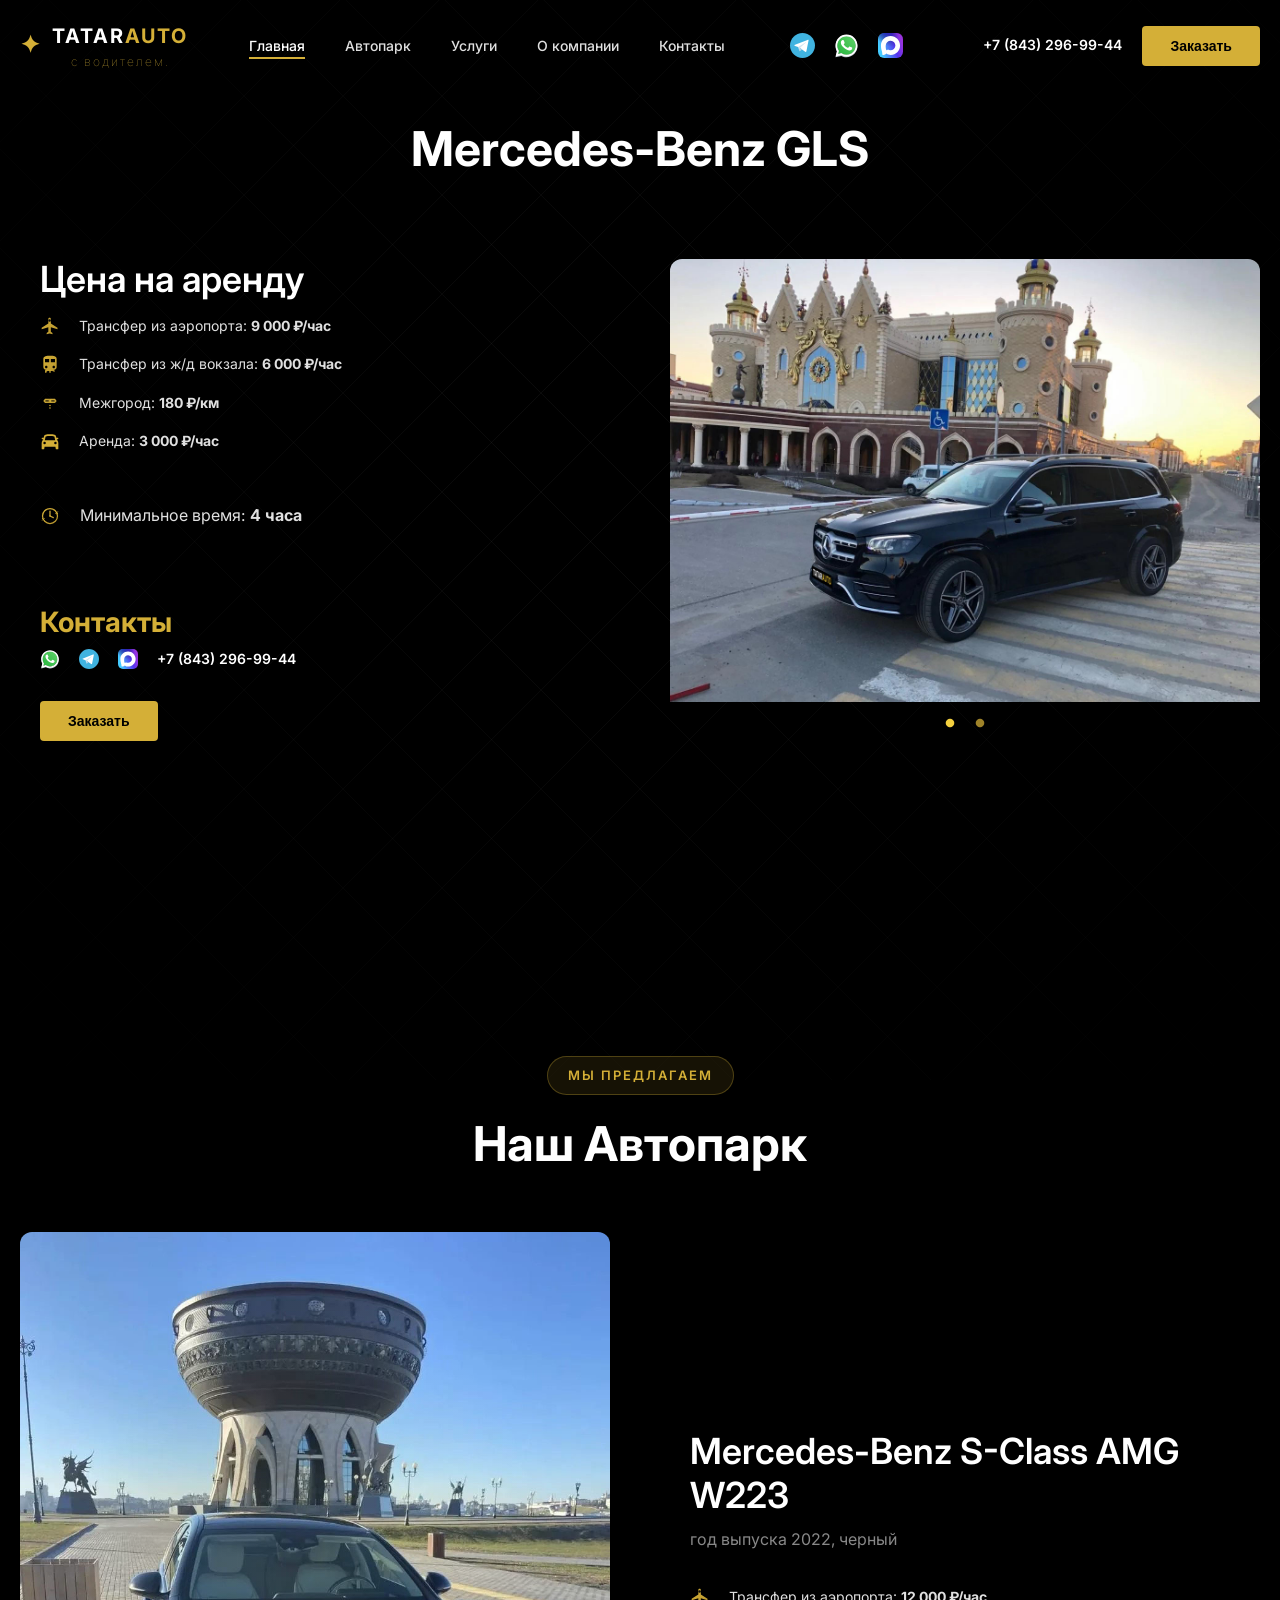
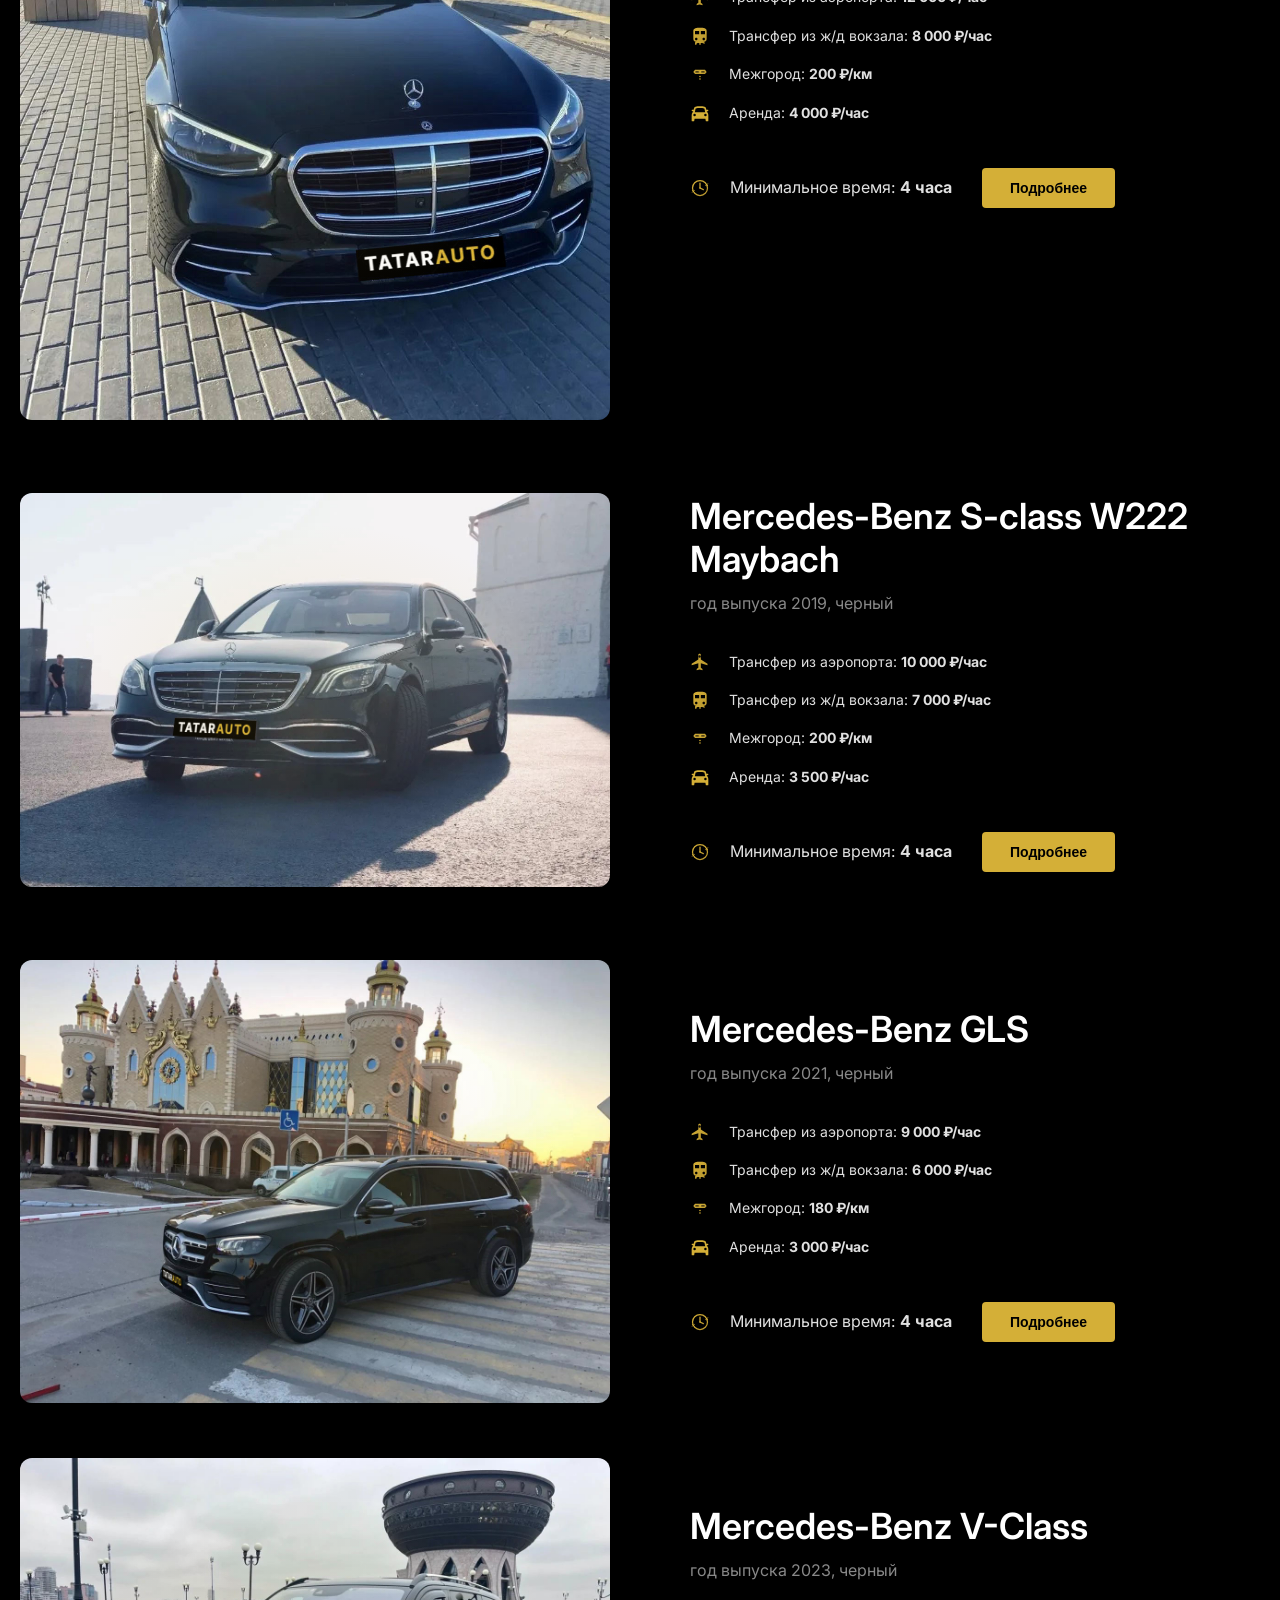
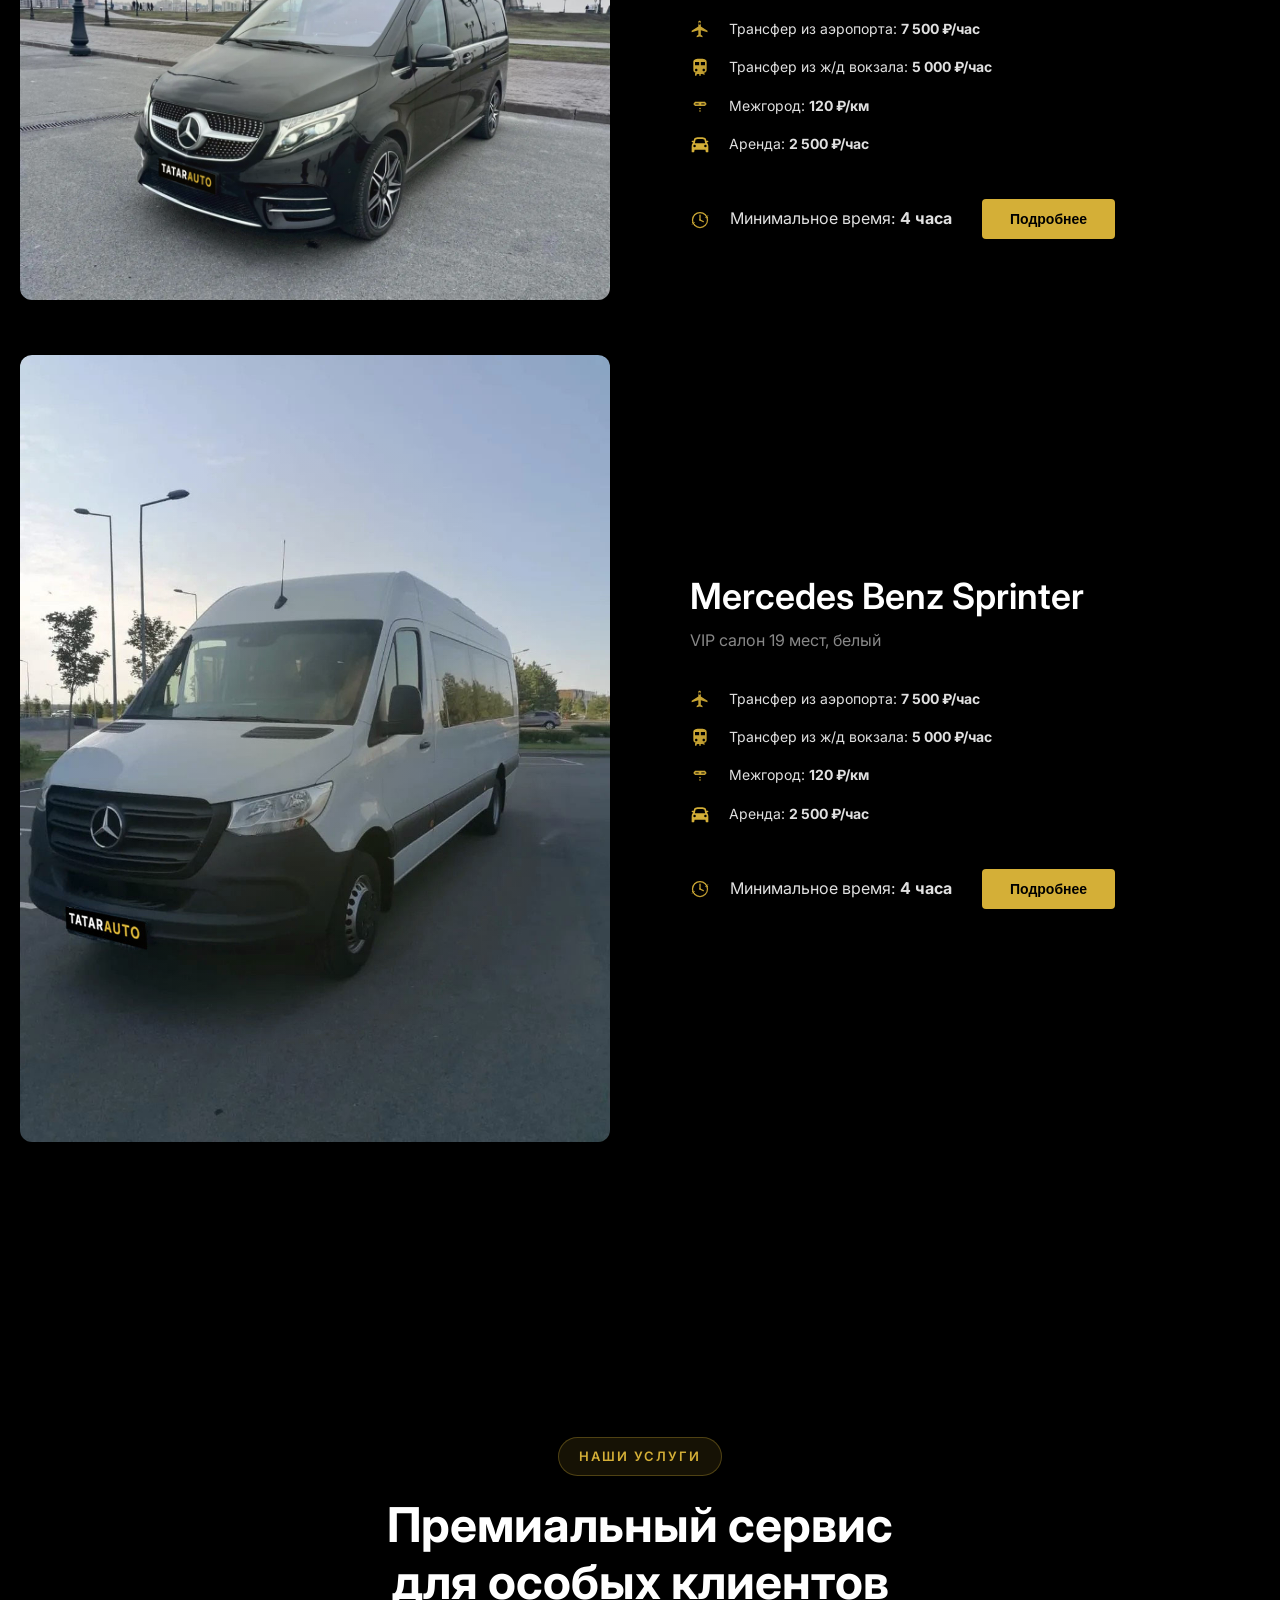
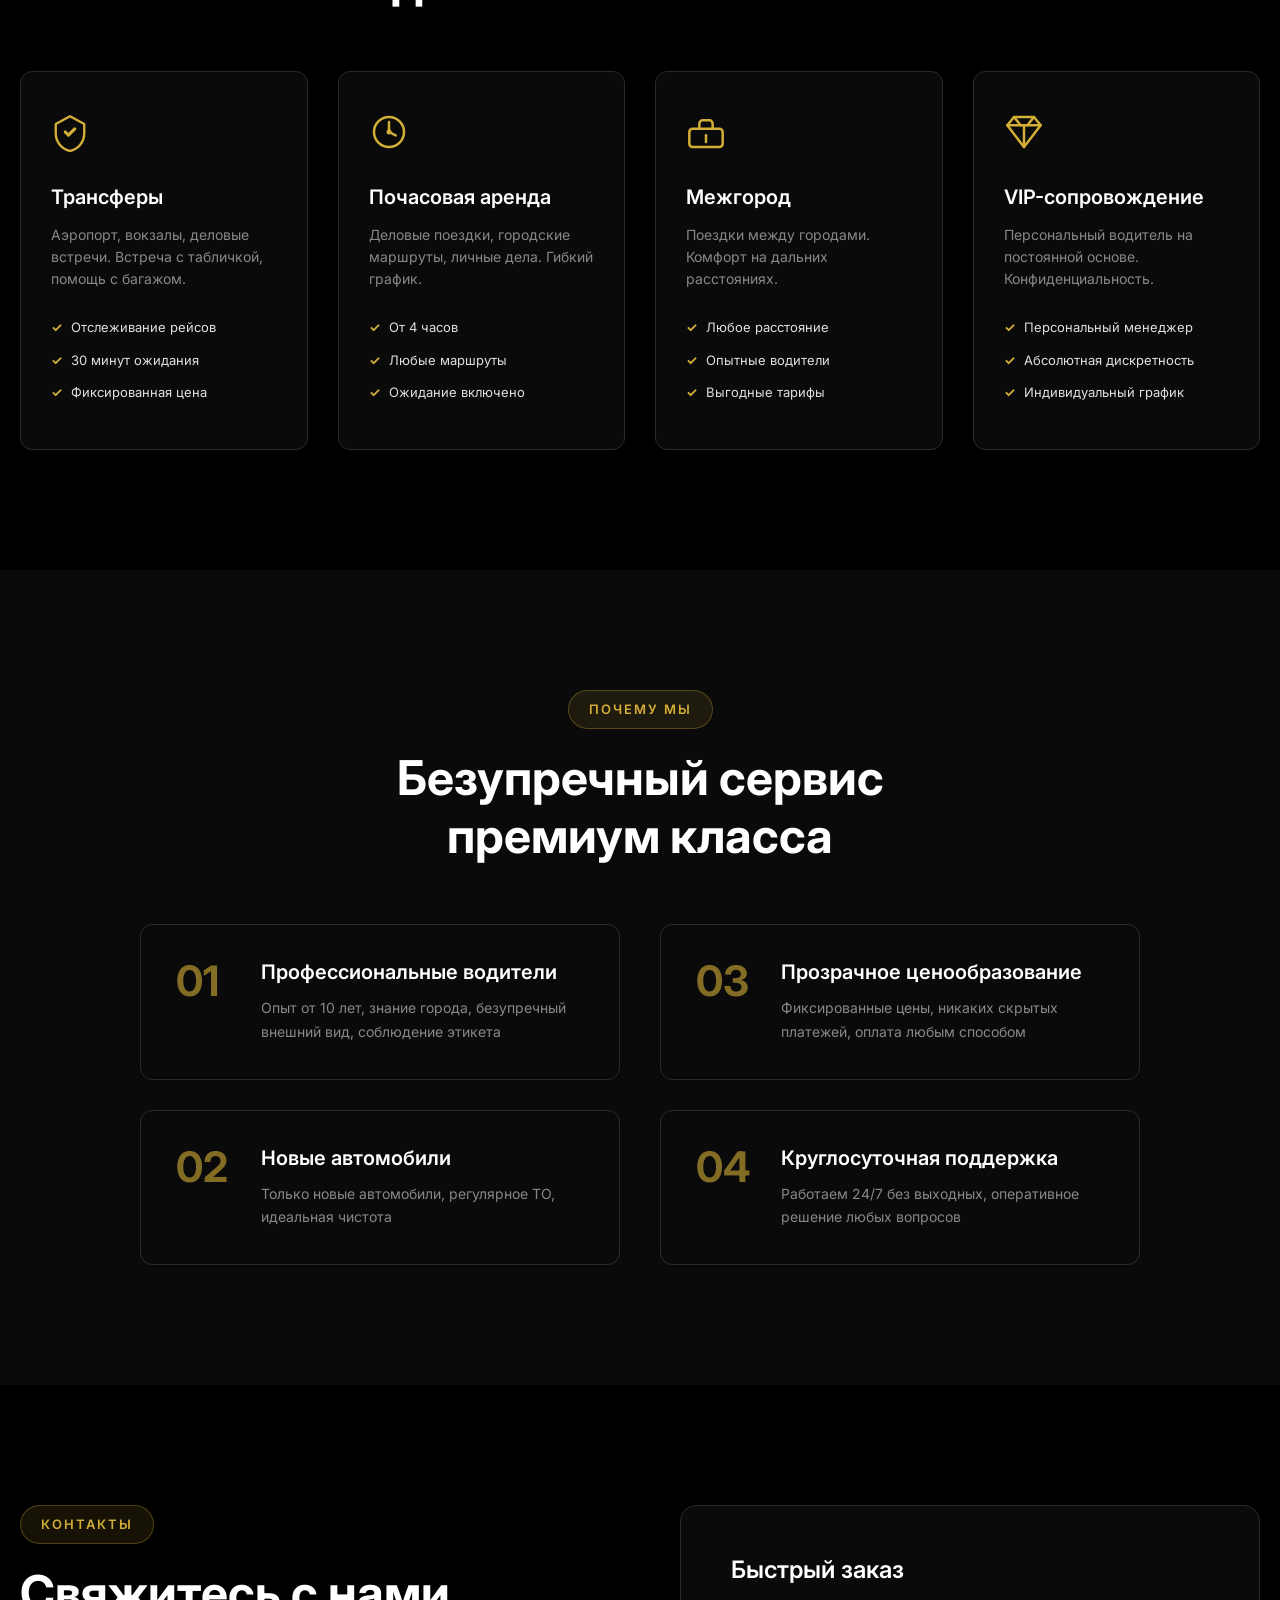
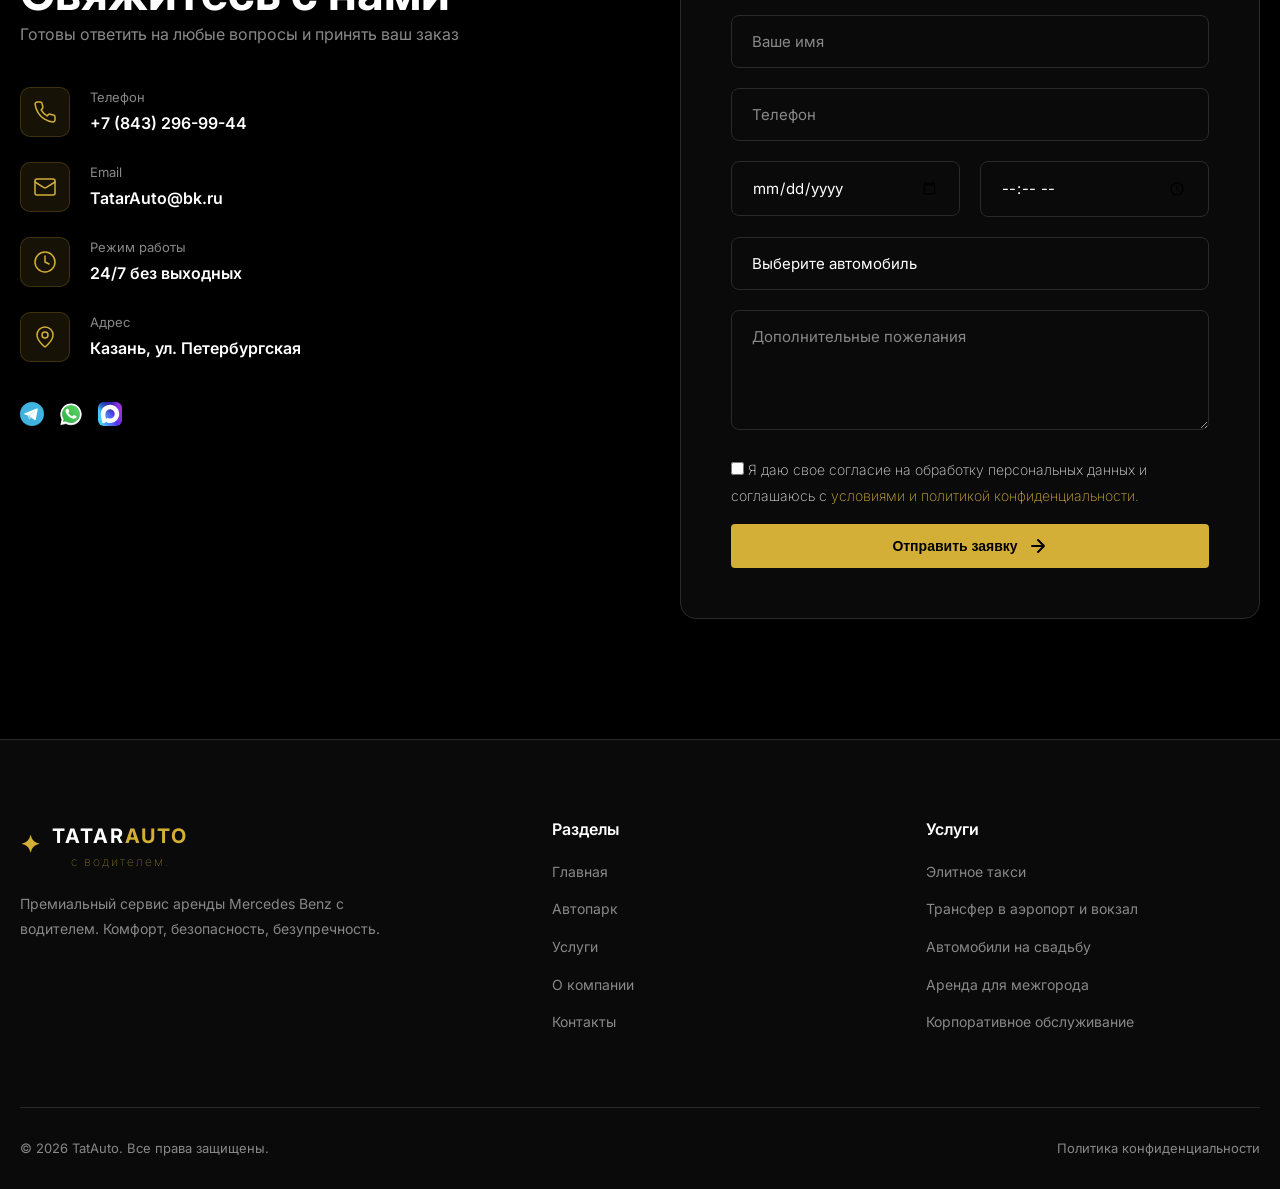
==== commit 19bc266e: "fix price" ====
--- a/gls.html
+++ b/gls.html
@@ -106,15 +106,15 @@
                         <ul class="fleet-features">
                             <li>
                                 <img src="image/aero.svg">
-                                Трансфер из аэропорта: <b>9 000 руб.</b>
+                                Трансфер из аэропорта: <b>9 000 ₽/час</b>
                             </li>
                             <li>
                                 <img src="image/zhd.svg">
-                                Трансфер из ж/д вокзала: <b>6 000 руб.</b>
+                                Трансфер из ж/д вокзала: <b>6 000 ₽/час</b>
                             </li>
                             <li>
                                 <img src="image/mezh.svg">
-                                Межгород: <b>180 руб/км</b>
+                                Межгород: <b>180 ₽/км</b>
                             </li>
                             <li>
                                 <img src="image/auto.svg">
@@ -193,7 +193,7 @@
                             </li>
                             <li>
                                 <img src="image/mezh.svg">
-                                Межгород: <b>200 руб/км</b>
+                                Межгород: <b>200 ₽/км</b>
                             </li>
                             <li>
                                 <img src="image/auto.svg">
@@ -221,15 +221,15 @@
                         <ul class="fleet-features">
                             <li>
                                 <img src="image/aero.svg">
-                                Трансфер из аэропорта: <b>10 000 руб.</b>
+                                Трансфер из аэропорта: <b>10 000 ₽/час</b>
                             </li>
                             <li>
                                 <img src="image/zhd.svg">
-                                Трансфер из ж/д вокзала: <b>7 000 руб.</b>
+                                Трансфер из ж/д вокзала: <b>7 000 ₽/час</b>
                             </li>
                             <li>
                                 <img src="image/mezh.svg">
-                                Межгород: <b>200 руб/км</b>
+                                Межгород: <b>200 ₽/км</b>
                             </li>
                             <li>
                                 <img src="image/auto.svg">
@@ -257,15 +257,15 @@
                         <ul class="fleet-features">
                             <li>
                                 <img src="image/aero.svg">
-                                Трансфер из аэропорта: <b>9 000 руб.</b>
+                                Трансфер из аэропорта: <b>9 000 ₽/час</b>
                             </li>
                             <li>
                                 <img src="image/zhd.svg">
-                                Трансфер из ж/д вокзала: <b>6 000 руб.</b>
+                                Трансфер из ж/д вокзала: <b>6 000 ₽/час</b>
                             </li>
                             <li>
                                 <img src="image/mezh.svg">
-                                Межгород: <b>180 руб/км</b>
+                                Межгород: <b>180 ₽/км</b>
                             </li>
                             <li>
                                 <img src="image/auto.svg">
@@ -293,15 +293,15 @@
                         <ul class="fleet-features">
                             <li>
                                 <img src="image/aero.svg">
-                                Трансфер из аэропорта: <b>7 500 руб.</b>
+                                Трансфер из аэропорта: <b>7 500 ₽/час</b>
                             </li>
                             <li>
                                 <img src="image/zhd.svg">
-                                Трансфер из ж/д вокзала: <b>5 000 руб.</b>
+                                Трансфер из ж/д вокзала: <b>5 000 ₽/час</b>
                             </li>
                             <li>
                                 <img src="image/mezh.svg">
-                                Межгород: <b>120 руб/км</b>
+                                Межгород: <b>120 ₽/км</b>
                             <li>
                                 <img src="image/auto.svg">
                                 Аренда: <b>2 500 ₽/час</b>
@@ -328,15 +328,15 @@
                         <ul class="fleet-features">
                             <li>
                                 <img src="image/aero.svg">
-                                Трансфер из аэропорта: <b>7 500 руб.</b>
+                                Трансфер из аэропорта: <b>7 500 ₽/час</b>
                             </li>
                             <li>
                                 <img src="image/zhd.svg">
-                                Трансфер из ж/д вокзала: <b>5 000 руб.</b>
+                                Трансфер из ж/д вокзала: <b>5 000 ₽/час</b>
                             </li>
                             <li>
                                 <img src="image/mezh.svg">
-                                Межгород: <b>120 руб/км</b>
+                                Межгород: <b>120 ₽/км</b>
                             </li>
                             <li>
                                 <img src="image/auto.svg">
